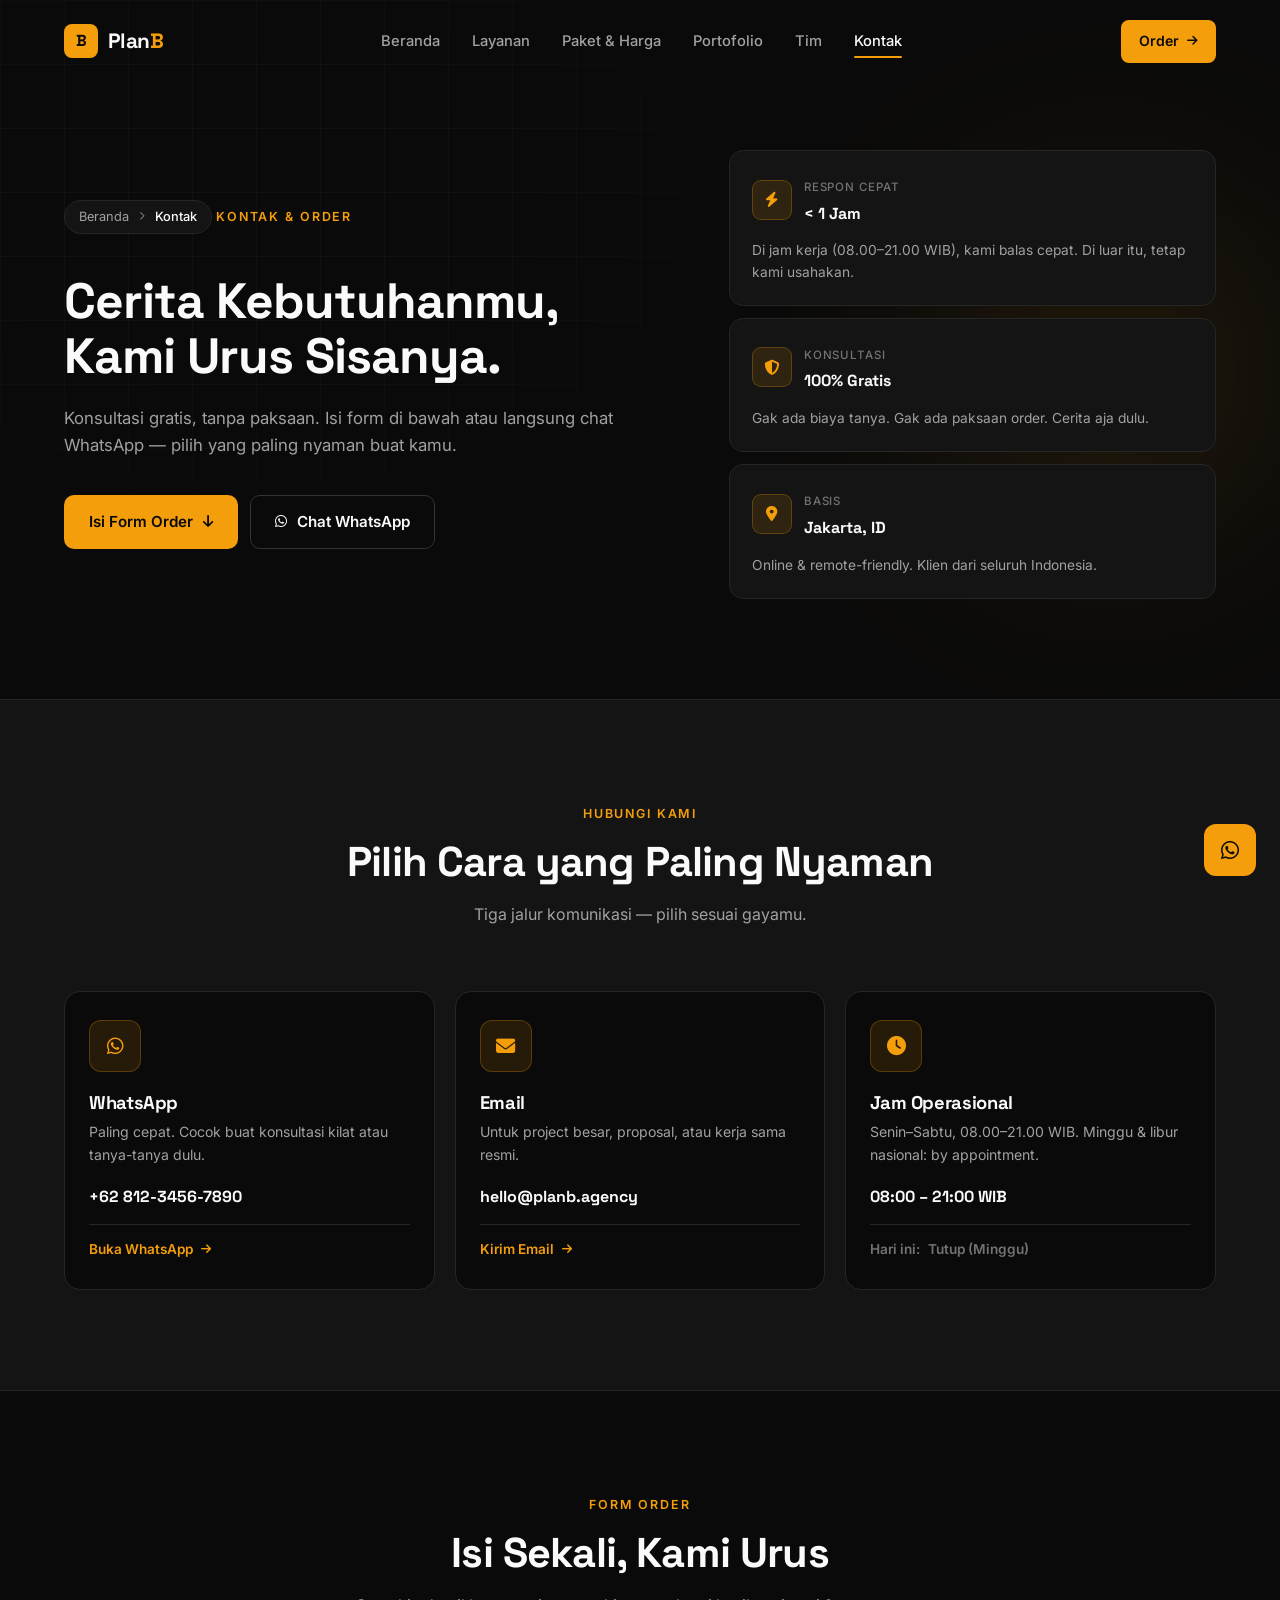
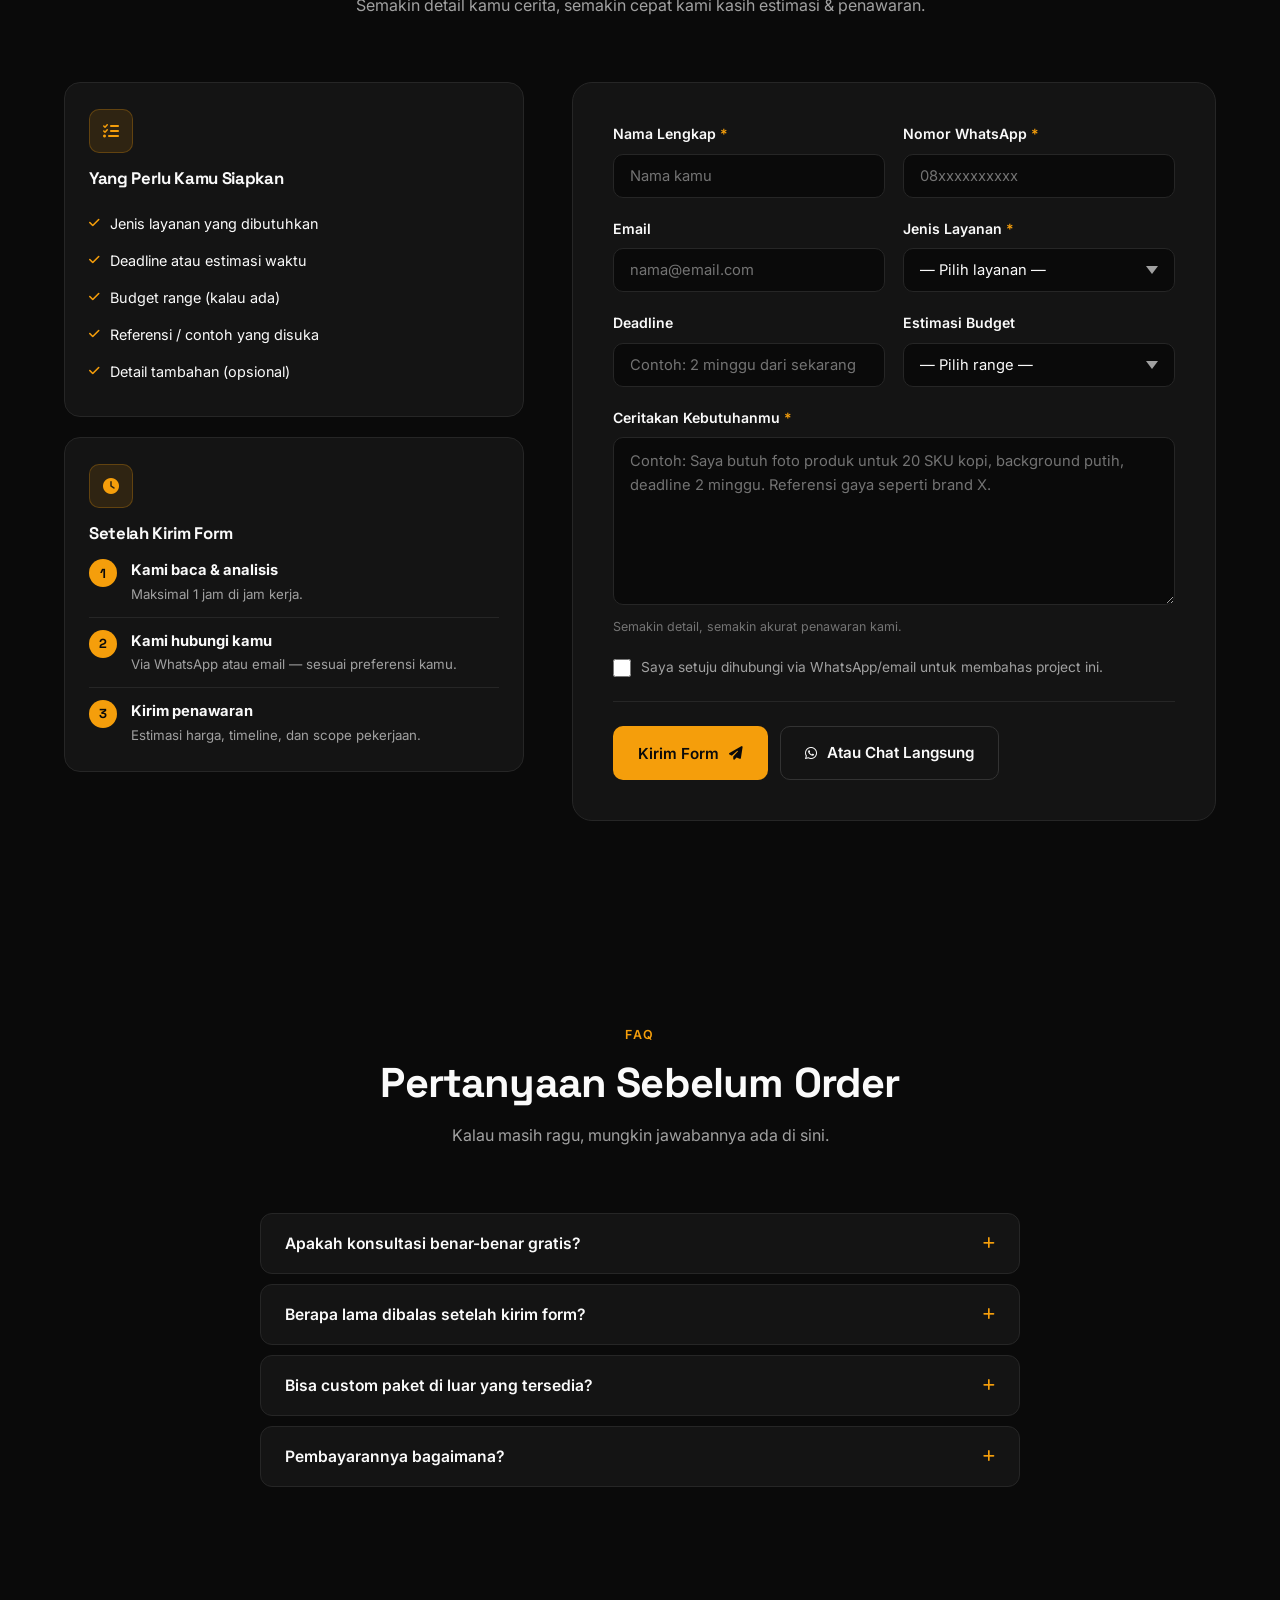
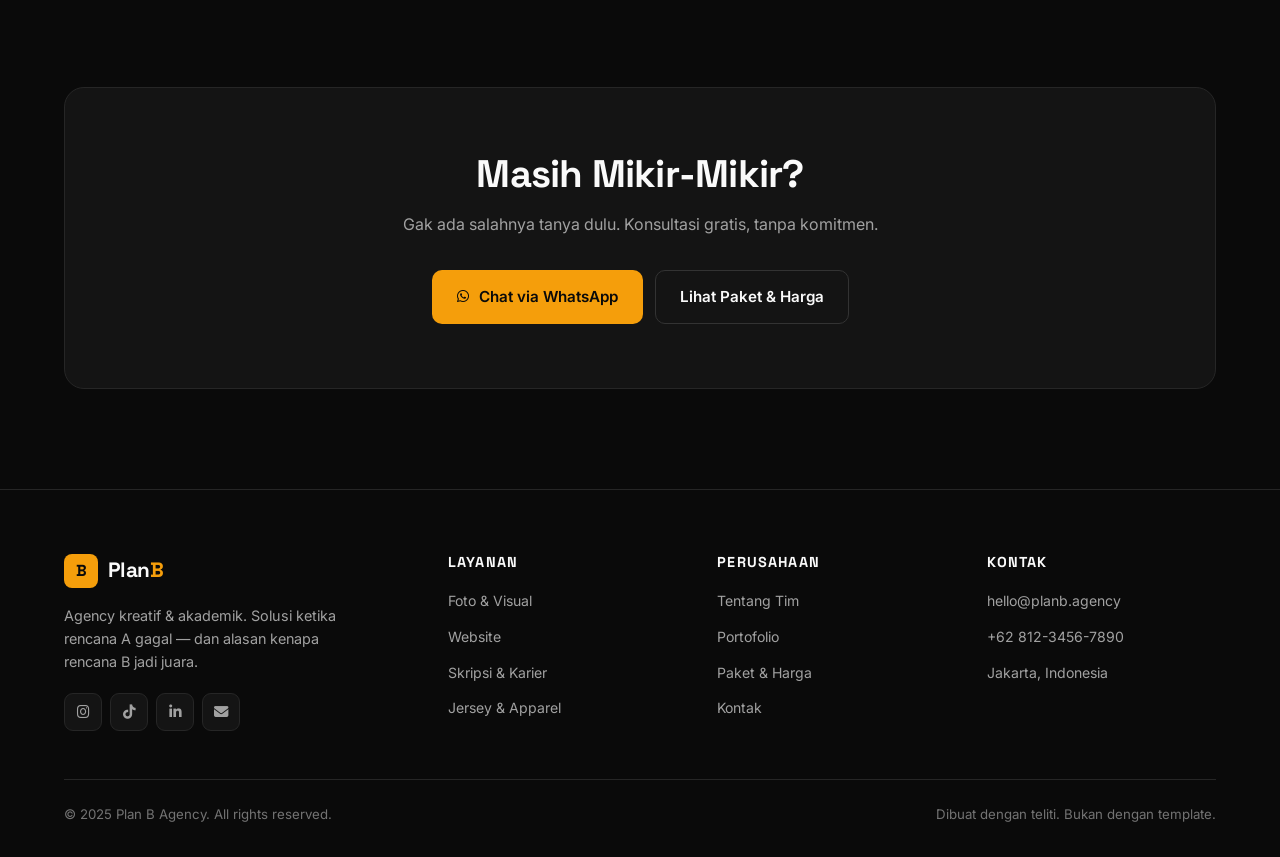
==== kontak.html @ 266fd7d3 "first commit" ====
<!DOCTYPE html>
<html lang="id">
<head>
  <meta charset="UTF-8">
  <meta name="viewport" content="width=device-width, initial-scale=1.0">
  <title>Kontak & Order — Plan B Agency</title>

  <link rel="preconnect" href="https://fonts.googleapis.com">
  <link rel="preconnect" href="https://fonts.gstatic.com" crossorigin>
  <link href="https://fonts.googleapis.com/css2?family=Inter:wght@400;500;600;700&family=Space+Grotesk:wght@500;600;700&display=swap" rel="stylesheet">
  <link rel="stylesheet" href="https://cdnjs.cloudflare.com/ajax/libs/font-awesome/6.4.0/css/all.min.css">
  <link rel="stylesheet" href="assets/css/style.css">
</head>
<body>

<!-- ============ NAVBAR ============ -->
<nav id="nav" class="navbar scrolled">
  <div class="container nav-inner">
    <a href="index.html" class="logo">
      <div class="logo-mark">B</div>
      <div class="logo-text">Plan<span class="b">B</span></div>
    </a>

    <ul class="nav-links" id="navLinks">
      <li><a href="index.html">Beranda</a></li>
      <li><a href="layanan.html">Layanan</a></li>
      <li><a href="paket.html">Paket & Harga</a></li>
      <li><a href="portofolio.html">Portofolio</a></li>
      <li><a href="tim.html">Tim</a></li>
      <li><a href="kontak.html" class="active">Kontak</a></li>
    </ul>

    <a href="#order" class="nav-cta">Order <i class="fa-solid fa-arrow-right"></i></a>

    <button class="mobile-toggle" id="mobileToggle" aria-label="Menu">
      <i class="fa-solid fa-bars"></i>
    </button>
  </div>
</nav>

<!-- ============ PAGE HERO ============ -->
<section class="page-hero">
  <div class="page-hero-bg"></div>
  <div class="page-hero-glow"></div>

  <div class="container page-hero-inner">

    <div class="page-hero-text">
      <nav class="breadcrumb" aria-label="Breadcrumb">
        <a href="index.html">Beranda</a>
        <i class="fa-solid fa-chevron-right"></i>
        <span>Kontak</span>
      </nav>

      <span class="section-eyebrow">Kontak & Order</span>
      <h1>Cerita Kebutuhanmu,<br>Kami Urus Sisanya.</h1>
      <p class="page-hero-lead">
        Konsultasi gratis, tanpa paksaan. Isi form di bawah atau langsung
        chat WhatsApp — pilih yang paling nyaman buat kamu.
      </p>

      <div class="page-hero-actions">
        <a href="#order" class="btn btn-primary">
          Isi Form Order <i class="fa-solid fa-arrow-down"></i>
        </a>
        <a href="https://wa.me/6281234567890?text=Halo%20Plan%20B,%20saya%20mau%20konsultasi" class="btn btn-ghost" target="_blank">
          <i class="fa-brands fa-whatsapp"></i> Chat WhatsApp
        </a>
      </div>
    </div>

    <aside class="page-hero-aside">
      <div class="aside-card">
        <div class="aside-card-top">
          <div class="aside-icon"><i class="fa-solid fa-bolt"></i></div>
          <div>
            <span class="aside-label">Respon Cepat</span>
            <span class="aside-value">&lt; 1 Jam</span>
          </div>
        </div>
        <p class="aside-desc">Di jam kerja (08.00–21.00 WIB), kami balas cepat. Di luar itu, tetap kami usahakan.</p>
      </div>

      <div class="aside-card">
        <div class="aside-card-top">
          <div class="aside-icon"><i class="fa-solid fa-shield-halved"></i></div>
          <div>
            <span class="aside-label">Konsultasi</span>
            <span class="aside-value">100% Gratis</span>
          </div>
        </div>
        <p class="aside-desc">Gak ada biaya tanya. Gak ada paksaan order. Cerita aja dulu.</p>
      </div>

      <div class="aside-card">
        <div class="aside-card-top">
          <div class="aside-icon"><i class="fa-solid fa-location-dot"></i></div>
          <div>
            <span class="aside-label">Basis</span>
            <span class="aside-value">Jakarta, ID</span>
          </div>
        </div>
        <p class="aside-desc">Online & remote-friendly. Klien dari seluruh Indonesia.</p>
      </div>
    </aside>

  </div>
</section>

<!-- ============ KONTAK CEPAT ============ -->
<section class="block contact-quick">
  <div class="container">
    <div class="section-head">
      <span class="section-eyebrow">Hubungi Kami</span>
      <h2>Pilih Cara yang Paling Nyaman</h2>
      <p>Tiga jalur komunikasi — pilih sesuai gayamu.</p>
    </div>

    <div class="contact-grid">

      <a href="https://wa.me/6281234567890?text=Halo%20Plan%20B" class="contact-card" target="_blank">
        <div class="contact-icon"><i class="fa-brands fa-whatsapp"></i></div>
        <h3>WhatsApp</h3>
        <p>Paling cepat. Cocok buat konsultasi kilat atau tanya-tanya dulu.</p>
        <span class="contact-value">+62 812-3456-7890</span>
        <span class="contact-link">Buka WhatsApp <i class="fa-solid fa-arrow-right"></i></span>
      </a>

      <a href="mailto:hello@planb.agency" class="contact-card">
        <div class="contact-icon"><i class="fa-solid fa-envelope"></i></div>
        <h3>Email</h3>
        <p>Untuk project besar, proposal, atau kerja sama resmi.</p>
        <span class="contact-value">hello@planb.agency</span>
        <span class="contact-link">Kirim Email <i class="fa-solid fa-arrow-right"></i></span>
      </a>

      <div class="contact-card">
        <div class="contact-icon"><i class="fa-solid fa-clock"></i></div>
        <h3>Jam Operasional</h3>
        <p>Senin–Sabtu, 08.00–21.00 WIB. Minggu & libur nasional: by appointment.</p>
        <span class="contact-value">08:00 – 21:00 WIB</span>
        <span class="contact-link muted">Hari ini: <span id="todayStatus">—</span></span>
      </div>

    </div>
  </div>
</section>

<!-- ============ FORM ORDER ============ -->
<section class="block form-section" id="order">
  <div class="container">

    <div class="section-head">
      <span class="section-eyebrow">Form Order</span>
      <h2>Isi Sekali, Kami Urus</h2>
      <p>Semakin detail kamu cerita, semakin cepat kami kasih estimasi & penawaran.</p>
    </div>

    <div class="form-layout">

      <!-- Info kiri -->
      <aside class="form-info">
        <div class="form-info-block">
          <div class="form-info-icon"><i class="fa-solid fa-list-check"></i></div>
          <h3>Yang Perlu Kamu Siapkan</h3>
          <ul class="form-info-list">
            <li><i class="fa-solid fa-check"></i> Jenis layanan yang dibutuhkan</li>
            <li><i class="fa-solid fa-check"></i> Deadline atau estimasi waktu</li>
            <li><i class="fa-solid fa-check"></i> Budget range (kalau ada)</li>
            <li><i class="fa-solid fa-check"></i> Referensi / contoh yang disuka</li>
            <li><i class="fa-solid fa-check"></i> Detail tambahan (opsional)</li>
          </ul>
        </div>

        <div class="form-info-block">
          <div class="form-info-icon"><i class="fa-solid fa-clock"></i></div>
          <h3>Setelah Kirim Form</h3>
          <ol class="form-info-steps">
            <li>
              <span class="step-num">1</span>
              <div>
                <strong>Kami baca & analisis</strong>
                <p>Maksimal 1 jam di jam kerja.</p>
              </div>
            </li>
            <li>
              <span class="step-num">2</span>
              <div>
                <strong>Kami hubungi kamu</strong>
                <p>Via WhatsApp atau email — sesuai preferensi kamu.</p>
              </div>
            </li>
            <li>
              <span class="step-num">3</span>
              <div>
                <strong>Kirim penawaran</strong>
                <p>Estimasi harga, timeline, dan scope pekerjaan.</p>
              </div>
            </li>
          </ol>
        </div>
      </aside>

      <!-- Form kanan -->
      <div class="form-wrapper">

        <!-- 
          Nanti di Laravel:
          <form action="{{ route('order.store') }}" method="POST" class="order-form">
          @csrf
        -->
        <form class="order-form" action="#" method="POST" id="orderForm">

          <div class="form-row">
            <div class="form-group">
              <label for="nama">Nama Lengkap <span class="required">*</span></label>
              <input type="text" id="nama" name="nama" placeholder="Nama kamu" required>
            </div>

            <div class="form-group">
              <label for="wa">Nomor WhatsApp <span class="required">*</span></label>
              <input type="tel" id="wa" name="wa" placeholder="08xxxxxxxxxx" required>
            </div>
          </div>

          <div class="form-row">
            <div class="form-group">
              <label for="email">Email</label>
              <input type="email" id="email" name="email" placeholder="nama@email.com">
            </div>

            <div class="form-group">
              <label for="layanan">Jenis Layanan <span class="required">*</span></label>
              <select id="layanan" name="layanan" required>
                <option value="">— Pilih layanan —</option>
                <optgroup label="Per Bidang">
                  <option value="foto">Foto & Visual</option>
                  <option value="website">Website</option>
                  <option value="skripsi">Skripsi & Karier</option>
                  <option value="jersey">Jersey & Apparel</option>
                </optgroup>
                <optgroup label="Paket Gabungan">
                  <option value="starter">Paket Starter</option>
                  <option value="bisnis">Paket Bisnis</option>
                  <option value="lengkap">Paket Lengkap</option>
                </optgroup>
                <option value="custom">Custom / Belum Yakin</option>
              </select>
            </div>
          </div>

          <div class="form-row">
            <div class="form-group">
              <label for="deadline">Deadline</label>
              <input type="text" id="deadline" name="deadline" placeholder="Contoh: 2 minggu dari sekarang">
            </div>

            <div class="form-group">
              <label for="budget">Estimasi Budget</label>
              <select id="budget" name="budget">
                <option value="">— Pilih range —</option>
                <option value="&lt;500">Di bawah Rp 500rb</option>
                <option value="500-1jt">Rp 500rb – 1jt</option>
                <option value="1-3jt">Rp 1jt – 3jt</option>
                <option value="3-5jt">Rp 3jt – 5jt</option>
                <option value="&gt;5jt">Di atas Rp 5jt</option>
                <option value="belum">Belum ada patokan</option>
              </select>
            </div>
          </div>

          <div class="form-group">
            <label for="pesan">Ceritakan Kebutuhanmu <span class="required">*</span></label>
            <textarea id="pesan" name="pesan" rows="6"
              placeholder="Contoh: Saya butuh foto produk untuk 20 SKU kopi, background putih, deadline 2 minggu. Referensi gaya seperti brand X."
              required></textarea>
            <span class="form-hint">Semakin detail, semakin akurat penawaran kami.</span>
          </div>

          <div class="form-group form-check">
            <input type="checkbox" id="setuju" name="setuju" required>
            <label for="setuju">
              Saya setuju dihubungi via WhatsApp/email untuk membahas project ini.
            </label>
          </div>

          <div class="form-actions">
            <button type="submit" class="btn btn-primary">
              Kirim Form <i class="fa-solid fa-paper-plane"></i>
            </button>
            <a href="https://wa.me/6281234567890?text=Halo%20Plan%20B" class="btn btn-ghost" target="_blank">
              <i class="fa-brands fa-whatsapp"></i> Atau Chat Langsung
            </a>
          </div>

        </form>

        <!-- Pesan sukses (nanti di Laravel: @if(session('success')) -->
        <div class="form-success" id="formSuccess" hidden>
          <div class="form-success-icon"><i class="fa-solid fa-circle-check"></i></div>
          <h3>Form Berhasil Dikirim!</h3>
          <p>Terima kasih. Kami akan segera menghubungi kamu via WhatsApp atau email maksimal 1 jam di jam kerja.</p>
          <a href="https://wa.me/6281234567890?text=Halo%20Plan%20B,%20saya%20baru%20kirim%20form" class="btn btn-primary" target="_blank">
            <i class="fa-brands fa-whatsapp"></i> Follow-up via WhatsApp
          </a>
        </div>

      </div>

    </div>
  </div>
</section>

<!-- ============ FAQ ============ -->
<section class="block faq-section">
  <div class="container">
    <div class="section-head">
      <span class="section-eyebrow">FAQ</span>
      <h2>Pertanyaan Sebelum Order</h2>
      <p>Kalau masih ragu, mungkin jawabannya ada di sini.</p>
    </div>

    <div class="faq-list" id="faqList">

      <div class="faq-item">
        <button class="faq-question" type="button">
          <span>Apakah konsultasi benar-benar gratis?</span>
          <i class="fa-solid fa-plus faq-icon"></i>
        </button>
        <div class="faq-answer">
          <p>Iya, 100% gratis. Kami gak akan nagih biaya tanya, dan gak akan maksa kamu order. Kalau setelah konsultasi kamu memutuskan tidak lanjut, itu gapapa.</p>
        </div>
      </div>

      <div class="faq-item">
        <button class="faq-question" type="button">
          <span>Berapa lama dibalas setelah kirim form?</span>
          <i class="fa-solid fa-plus faq-icon"></i>
        </button>
        <div class="faq-answer">
          <p>Maksimal 1 jam di jam kerja (Senin–Sabtu, 08.00–21.00 WIB). Kalau di luar jam itu, kami usahakan balas secepatnya di hari kerja berikutnya.</p>
        </div>
      </div>

      <div class="faq-item">
        <button class="faq-question" type="button">
          <span>Bisa custom paket di luar yang tersedia?</span>
          <i class="fa-solid fa-plus faq-icon"></i>
        </button>
        <div class="faq-answer">
          <p>Bisa banget. Paket di halaman Paket & Harga cuma patokan. Kami sering bikin paket custom sesuai budget dan kebutuhan klien.</p>
        </div>
      </div>

      <div class="faq-item">
        <button class="faq-question" type="button">
          <span>Pembayarannya bagaimana?</span>
          <i class="fa-solid fa-plus faq-icon"></i>
        </button>
        <div class="faq-answer">
          <p>DP 50% di awal untuk mulai pengerjaan, sisanya setelah project selesai dan kamu puas. Bisa transfer bank atau e-wallet.</p>
        </div>
      </div>

    </div>
  </div>
</section>

<!-- ============ CTA FINAL ============ -->
<section class="cta-final">
  <div class="container">
    <div class="cta-box">
      <h2>Masih Mikir-Mikir?</h2>
      <p>Gak ada salahnya tanya dulu. Konsultasi gratis, tanpa komitmen.</p>
      <div class="cta-buttons">
        <a href="https://wa.me/6281234567890?text=Halo%20Plan%20B,%20saya%20mau%20tanya%20dulu" class="btn btn-wa" target="_blank">
          <i class="fa-brands fa-whatsapp"></i> Chat via WhatsApp
        </a>
        <a href="paket.html" class="btn btn-ghost">Lihat Paket & Harga</a>
      </div>
    </div>
  </div>
</section>

<!-- ============ FOOTER ============ -->
<footer class="site-footer">
  <div class="container">
    <div class="footer-grid">
      <div class="footer-brand">
        <a href="index.html" class="logo">
          <div class="logo-mark">B</div>
          <div class="logo-text">Plan<span class="b">B</span></div>
        </a>
        <p>Agency kreatif & akademik. Solusi ketika rencana A gagal — dan alasan kenapa rencana B jadi juara.</p>
        <div class="footer-socials">
          <a href="#" aria-label="Instagram"><i class="fa-brands fa-instagram"></i></a>
          <a href="#" aria-label="TikTok"><i class="fa-brands fa-tiktok"></i></a>
          <a href="#" aria-label="LinkedIn"><i class="fa-brands fa-linkedin-in"></i></a>
          <a href="#" aria-label="Email"><i class="fa-solid fa-envelope"></i></a>
        </div>
      </div>

      <div class="footer-col">
        <h4>Layanan</h4>
        <ul>
          <li><a href="layanan.html#foto">Foto & Visual</a></li>
          <li><a href="layanan.html#website">Website</a></li>
          <li><a href="layanan.html#skripsi">Skripsi & Karier</a></li>
          <li><a href="layanan.html#jersey">Jersey & Apparel</a></li>
        </ul>
      </div>

      <div class="footer-col">
        <h4>Perusahaan</h4>
        <ul>
          <li><a href="tim.html">Tentang Tim</a></li>
          <li><a href="portofolio.html">Portofolio</a></li>
          <li><a href="paket.html">Paket & Harga</a></li>
          <li><a href="kontak.html">Kontak</a></li>
        </ul>
      </div>

      <div class="footer-col">
        <h4>Kontak</h4>
        <ul>
          <li><a href="mailto:hello@planb.agency">hello@planb.agency</a></li>
          <li><a href="https://wa.me/6281234567890">+62 812-3456-7890</a></li>
          <li><a href="#">Jakarta, Indonesia</a></li>
        </ul>
      </div>
    </div>

    <div class="footer-bottom">
      <div>© 2025 Plan B Agency. All rights reserved.</div>
      <div>Dibuat dengan teliti. Bukan dengan template.</div>
    </div>
  </div>
</footer>

<a href="https://wa.me/6281234567890?text=Halo%20Plan%20B" class="wa-float" target="_blank" aria-label="WhatsApp">
  <i class="fa-brands fa-whatsapp"></i>
</a>

<script src="assets/js/main.js"></script>

</body>
</html>
---- assets/css/style.css ----
/* ============================================
   PLAN B AGENCY — Global Stylesheet
   ============================================ */

/* ============ RESET & VARIABEL ============ */
* { margin: 0; padding: 0; box-sizing: border-box; }

:root {
  /* Warna */
  --bg: #0A0A0A;
  --surface: #141414;
  --surface-2: #1C1C1C;
  --border: #262626;
  --border-strong: #333333;
  --text: #FAFAFA;
  --muted: #A1A1A1;
  --muted-dim: #737373;
  --accent: #F59E0B;
  --accent-dim: rgba(245, 158, 11, 0.12);
  --accent-glow: rgba(245, 158, 11, 0.25);

  /* Layout */
  --navbar-h: 70px;
  --quicknav-h: 58px;
  --space-section: 100px;
}

html { scroll-behavior: smooth; }

body {
  font-family: 'Inter', system-ui, sans-serif;
  background: var(--bg);
  color: var(--text);
  line-height: 1.6;
  overflow-x: hidden;
  -webkit-font-smoothing: antialiased;
}

h1, h2, h3, h4 {
  font-family: 'Space Grotesk', sans-serif;
  font-weight: 700;
  line-height: 1.15;
  letter-spacing: -0.02em;
}

a { text-decoration: none; color: inherit; }
img { max-width: 100%; display: block; }

.container {
  max-width: 1200px;
  margin: 0 auto;
  padding: 0 24px;
}

/* ============ NAVBAR ============ */
.navbar {
  position: fixed;
  top: 0; left: 0; right: 0;
  z-index: 100;
  padding: 20px 0;
  transition: all 0.25s ease;
  background: transparent;
}
.navbar.scrolled {
  background: rgba(10, 10, 10, 0.85);
  backdrop-filter: blur(16px);
  -webkit-backdrop-filter: blur(16px);
  border-bottom: 1px solid var(--border);
  padding: 14px 0;
}
.nav-inner {
  display: flex;
  align-items: center;
  justify-content: space-between;
}
.logo {
  display: flex;
  align-items: center;
  gap: 10px;
  font-family: 'Space Grotesk', sans-serif;
  font-weight: 700;
  font-size: 1.3rem;
  letter-spacing: -0.03em;
}
.logo-mark {
  width: 34px; height: 34px;
  border-radius: 8px;
  background: var(--accent);
  display: flex;
  align-items: center;
  justify-content: center;
  color: #0A0A0A;
  font-weight: 800;
  font-size: 1rem;
}
.logo-text .b { color: var(--accent); }

.nav-links {
  display: flex;
  align-items: center;
  gap: 32px;
  list-style: none;
}
.nav-links a {
  color: var(--muted);
  font-size: 0.92rem;
  font-weight: 500;
  transition: color 0.2s;
  position: relative;
}
.nav-links a:hover { color: var(--text); }
.nav-links a.active { color: var(--text); }
.nav-links a.active::after {
  content: '';
  position: absolute;
  bottom: -8px; left: 0; right: 0;
  height: 2px;
  background: var(--accent);
  border-radius: 2px;
}

.nav-cta {
  display: inline-flex;
  align-items: center;
  gap: 8px;
  padding: 10px 18px;
  background: var(--accent);
  color: #0A0A0A;
  font-weight: 600;
  font-size: 0.88rem;
  border-radius: 8px;
  transition: all 0.2s;
}
.nav-cta:hover { background: #FBBF24; }
.nav-cta i { font-size: 0.75rem; }

.mobile-toggle {
  display: none;
  background: none;
  border: 1px solid var(--border);
  border-radius: 8px;
  padding: 8px 10px;
  cursor: pointer;
  color: var(--text);
  font-size: 1rem;
}

/* ============ BUTTONS ============ */
.btn {
  display: inline-flex;
  align-items: center;
  gap: 10px;
  padding: 14px 24px;
  border-radius: 10px;
  font-weight: 600;
  font-size: 0.95rem;
  cursor: pointer;
  border: 1px solid transparent;
  transition: all 0.2s ease;
  font-family: inherit;
}
.btn i { font-size: 0.85rem; }
.btn-primary {
  background: var(--accent);
  color: #0A0A0A;
}
.btn-primary:hover { background: #FBBF24; }
.btn-ghost {
  background: transparent;
  color: var(--text);
  border-color: var(--border-strong);
}
.btn-ghost:hover {
  border-color: var(--text);
  background: var(--surface);
}
.btn-wa {
  background: var(--accent);
  color: #0A0A0A;
}
.btn-wa:hover { background: #FBBF24; }

/* ============ HERO (Beranda) ============ */
.hero {
  position: relative;
  min-height: 100vh;
  display: flex;
  align-items: center;
  padding: 140px 0 80px;
  overflow: hidden;
}
.hero-grid-bg {
  position: absolute;
  inset: 0;
  z-index: 0;
  background-image:
    linear-gradient(rgba(255, 255, 255, 0.03) 1px, transparent 1px),
    linear-gradient(90deg, rgba(255, 255, 255, 0.03) 1px, transparent 1px);
  background-size: 64px 64px;
  mask-image: radial-gradient(ellipse 80% 60% at 50% 40%, black 30%, transparent 80%);
  -webkit-mask-image: radial-gradient(ellipse 80% 60% at 50% 40%, black 30%, transparent 80%);
}
.hero-glow {
  position: absolute;
  top: 20%;
  right: 5%;
  width: 500px;
  height: 500px;
  background: radial-gradient(circle, var(--accent-glow) 0%, transparent 60%);
  filter: blur(80px);
  z-index: 0;
  pointer-events: none;
}
.hero-inner {
  position: relative;
  z-index: 1;
  display: grid;
  grid-template-columns: 1.1fr 1fr;
  gap: 60px;
  align-items: center;
  width: 100%;
}
.hero-badge {
  display: inline-flex;
  align-items: center;
  gap: 8px;
  padding: 6px 14px;
  background: var(--surface);
  border: 1px solid var(--border);
  border-radius: 999px;
  color: var(--muted);
  font-size: 0.82rem;
  font-weight: 500;
  margin-bottom: 28px;
}
.hero-badge i { color: var(--accent); font-size: 0.75rem; }
.hero h1 {
  font-size: clamp(2.5rem, 5.5vw, 4rem);
  margin-bottom: 24px;
}
.hero h1 .accent { color: var(--accent); }
.hero p.lead {
  font-size: 1.08rem;
  color: var(--muted);
  max-width: 520px;
  margin-bottom: 36px;
}
.hero-cta {
  display: flex;
  gap: 12px;
  flex-wrap: wrap;
  margin-bottom: 48px;
}
.hero-stats {
  display: flex;
  gap: 48px;
  padding-top: 32px;
  border-top: 1px solid var(--border);
}
.hero-stat-num {
  font-family: 'Space Grotesk', sans-serif;
  font-size: 1.75rem;
  font-weight: 700;
  color: var(--text);
  display: block;
  margin-bottom: 4px;
}
.hero-stat-num .amber { color: var(--accent); }
.hero-stat-label {
  font-size: 0.78rem;
  color: var(--muted-dim);
  text-transform: uppercase;
  letter-spacing: 0.08em;
  font-weight: 500;
}

/* Hero Visual — Floating Cards */
.hero-visual {
  position: relative;
  height: 480px;
  display: flex;
  align-items: center;
  justify-content: center;
}
.visual-card {
  position: absolute;
  background: var(--surface);
  border: 1px solid var(--border-strong);
  border-radius: 14px;
  padding: 18px;
  transition: border-color 0.3s;
}
.visual-card.main {
  width: 280px;
  height: 340px;
  background: var(--surface-2);
  box-shadow: 0 30px 60px rgba(0, 0, 0, 0.5);
  display: flex;
  flex-direction: column;
  justify-content: space-between;
  z-index: 3;
  padding: 22px;
  animation: floatCard 6s ease-in-out infinite;
  --rot: -2deg;
}
.visual-card.main .card-tag {
  display: inline-flex;
  align-items: center;
  gap: 6px;
  padding: 4px 10px;
  background: var(--accent-dim);
  color: var(--accent);
  font-size: 0.7rem;
  font-weight: 600;
  border-radius: 999px;
  align-self: flex-start;
  text-transform: uppercase;
  letter-spacing: 0.05em;
}
.visual-card.main .card-tag i { font-size: 0.65rem; }
.visual-card.main .card-title {
  font-size: 1.4rem;
  font-weight: 700;
  margin: 16px 0 6px;
  color: var(--text);
}
.visual-card.main .card-desc {
  color: var(--muted);
  font-size: 0.85rem;
  line-height: 1.5;
}
.visual-card.main .card-visual {
  height: 130px;
  border-radius: 10px;
  background: var(--bg);
  border: 1px solid var(--border);
  display: flex;
  align-items: center;
  justify-content: center;
  font-size: 2.2rem;
  color: var(--accent);
  margin-top: 16px;
}
.visual-card.mini {
  width: 165px;
  z-index: 2;
  padding: 14px;
}
.visual-card.mini-1 { top: 20px; left: -10px; animation: floatCard 7s ease-in-out infinite 0.4s; --rot: -4deg; }
.visual-card.mini-2 { bottom: 30px; right: -10px; animation: floatCard 8s ease-in-out infinite 0.8s; --rot: 3deg; }
.visual-card.mini-3 { top: 45%; right: -40px; width: 140px; z-index: 4; animation: floatCard 6.5s ease-in-out infinite 0.2s; --rot: 5deg; }

.mini-icon {
  width: 32px; height: 32px;
  border-radius: 8px;
  background: var(--bg);
  border: 1px solid var(--border);
  display: flex;
  align-items: center;
  justify-content: center;
  color: var(--accent);
  font-size: 0.85rem;
  margin-bottom: 10px;
}
.mini-label {
  font-size: 0.72rem;
  color: var(--muted-dim);
  text-transform: uppercase;
  letter-spacing: 0.05em;
  margin-bottom: 2px;
}
.mini-value {
  font-family: 'Space Grotesk', sans-serif;
  font-weight: 600;
  font-size: 0.95rem;
  color: var(--text);
}

@keyframes floatCard {
  0%, 100% { transform: translateY(0) rotate(var(--rot, 0deg)); }
  50% { transform: translateY(-14px) rotate(var(--rot, 0deg)); }
}

/* ============ SECTION GENERAL ============ */
section.block { padding: var(--space-section) 0; }
section.section-alt {
  background: var(--surface);
  border-top: 1px solid var(--border);
  border-bottom: 1px solid var(--border);
}
.section-head {
  text-align: center;
  max-width: 640px;
  margin: 0 auto 64px;
}
.section-eyebrow {
  display: inline-block;
  font-size: 0.78rem;
  font-weight: 600;
  color: var(--accent);
  letter-spacing: 0.15em;
  text-transform: uppercase;
  margin-bottom: 14px;
}
.section-head h2 {
  font-size: clamp(1.9rem, 3.5vw, 2.6rem);
  margin-bottom: 16px;
}
.section-head p {
  color: var(--muted);
  font-size: 1rem;
}

/* ============ LAYANAN (Beranda) ============ */
.layanan-grid {
  display: grid;
  grid-template-columns: repeat(auto-fit, minmax(240px, 1fr));
  gap: 16px;
}
.layanan-card {
  background: var(--surface);
  border: 1px solid var(--border);
  border-radius: 14px;
  padding: 28px 24px;
  transition: all 0.2s ease;
  display: block;
}
.layanan-card:hover {
  border-color: var(--border-strong);
  background: var(--surface-2);
}
.layanan-icon {
  width: 48px; height: 48px;
  border-radius: 10px;
  background: var(--bg);
  border: 1px solid var(--border);
  display: flex;
  align-items: center;
  justify-content: center;
  font-size: 1.1rem;
  color: var(--accent);
  margin-bottom: 20px;
}
.layanan-card h3 { font-size: 1.15rem; margin-bottom: 8px; }
.layanan-card p {
  color: var(--muted);
  font-size: 0.9rem;
  margin-bottom: 18px;
}
.layanan-link {
  color: var(--muted);
  font-size: 0.85rem;
  font-weight: 600;
  display: inline-flex;
  align-items: center;
  gap: 8px;
  transition: color 0.2s, gap 0.2s;
}
.layanan-card:hover .layanan-link { color: var(--accent); gap: 12px; }
.layanan-link i { font-size: 0.7rem; }

/* ============ KENAPA PLAN B ============ */
.kenapa {
  background: var(--surface);
  border-top: 1px solid var(--border);
  border-bottom: 1px solid var(--border);
}
.kenapa-grid {
  display: grid;
  grid-template-columns: repeat(auto-fit, minmax(230px, 1fr));
  gap: 40px;
}
.kenapa-num {
  font-family: 'Space Grotesk', sans-serif;
  font-size: 0.85rem;
  font-weight: 600;
  color: var(--accent);
  letter-spacing: 0.1em;
  margin-bottom: 16px;
}
.kenapa-item h3 { font-size: 1.1rem; margin-bottom: 10px; }
.kenapa-item p { color: var(--muted); font-size: 0.9rem; }

/* ============ PORTOFOLIO (Beranda teaser) ============ */
.porto-grid {
  display: grid;
  grid-template-columns: repeat(3, 1fr);
  grid-template-rows: repeat(2, 200px);
  gap: 12px;
}
.porto-item {
  background: var(--surface);
  border: 1px solid var(--border);
  border-radius: 14px;
  overflow: hidden;
  position: relative;
  cursor: pointer;
  display: flex;
  align-items: flex-end;
  padding: 20px;
  transition: all 0.25s;
}
.porto-item:hover {
  border-color: var(--border-strong);
  background: var(--surface-2);
}
.porto-item:nth-child(1) { grid-column: span 2; }
.porto-item::before {
  content: '';
  position: absolute;
  inset: 0;
  background: linear-gradient(to top, rgba(0,0,0,0.6) 0%, transparent 70%);
  pointer-events: none;
}
.porto-icon {
  position: absolute;
  top: 20px;
  right: 20px;
  width: 36px; height: 36px;
  border-radius: 8px;
  background: rgba(255,255,255,0.05);
  border: 1px solid var(--border-strong);
  display: flex;
  align-items: center;
  justify-content: center;
  color: var(--muted);
  font-size: 0.85rem;
  z-index: 1;
}
.porto-overlay {
  position: relative;
  z-index: 1;
  width: 100%;
}
.porto-tag {
  font-size: 0.7rem;
  font-weight: 600;
  text-transform: uppercase;
  letter-spacing: 0.1em;
  color: var(--accent);
  margin-bottom: 6px;
  display: block;
}
.porto-overlay h4 { font-size: 1.05rem; color: white; }
.porto-cta { text-align: center; margin-top: 40px; }

/* ============ TESTIMONI ============ */
.testi-grid {
  display: grid;
  grid-template-columns: repeat(auto-fit, minmax(280px, 1fr));
  gap: 16px;
}
.testi-card {
  background: var(--surface);
  border: 1px solid var(--border);
  border-radius: 14px;
  padding: 28px;
}
.testi-stars {
  color: var(--accent);
  font-size: 0.75rem;
  margin-bottom: 16px;
  letter-spacing: 2px;
}
.testi-text {
  color: var(--text);
  font-size: 0.93rem;
  margin-bottom: 24px;
  line-height: 1.7;
}
.testi-author {
  display: flex;
  align-items: center;
  gap: 12px;
  padding-top: 20px;
  border-top: 1px solid var(--border);
}
.testi-avatar {
  width: 40px; height: 40px;
  border-radius: 50%;
  background: var(--surface-2);
  border: 1px solid var(--border-strong);
  display: flex;
  align-items: center;
  justify-content: center;
  font-weight: 700;
  color: var(--text);
  font-family: 'Space Grotesk', sans-serif;
  font-size: 0.9rem;
}
.testi-name { font-weight: 600; font-size: 0.9rem; }
.testi-role { color: var(--muted-dim); font-size: 0.78rem; }

/* ============ CTA FINAL ============ */
.cta-final { padding: var(--space-section) 0; }
.cta-box {
  background: var(--surface);
  border: 1px solid var(--border);
  border-radius: 20px;
  padding: 64px 40px;
  text-align: center;
}
.cta-box h2 {
  font-size: clamp(1.7rem, 3.5vw, 2.4rem);
  margin-bottom: 16px;
}
.cta-box p {
  color: var(--muted);
  max-width: 480px;
  margin: 0 auto 32px;
  font-size: 1rem;
}
.cta-buttons {
  display: flex;
  gap: 12px;
  justify-content: center;
  flex-wrap: wrap;
}

/* ============ FOOTER ============ */
.site-footer {
  background: var(--bg);
  border-top: 1px solid var(--border);
  padding: 64px 0 32px;
}
.footer-grid {
  display: grid;
  grid-template-columns: 1.5fr 1fr 1fr 1fr;
  gap: 40px;
  margin-bottom: 48px;
}
.footer-brand p {
  color: var(--muted);
  font-size: 0.9rem;
  margin: 16px 0 20px;
  max-width: 300px;
}
.footer-socials { display: flex; gap: 8px; }
.footer-socials a {
  width: 38px; height: 38px;
  border-radius: 9px;
  background: var(--surface);
  border: 1px solid var(--border);
  display: flex;
  align-items: center;
  justify-content: center;
  color: var(--muted);
  transition: all 0.2s;
  font-size: 0.9rem;
}
.footer-socials a:hover { color: var(--accent); border-color: var(--accent); }
.footer-col h4 {
  font-size: 0.9rem;
  margin-bottom: 18px;
  color: var(--text);
  text-transform: uppercase;
  letter-spacing: 0.08em;
}
.footer-col ul { list-style: none; }
.footer-col li { margin-bottom: 10px; }
.footer-col a {
  color: var(--muted);
  font-size: 0.88rem;
  transition: color 0.2s;
}
.footer-col a:hover { color: var(--accent); }
.footer-bottom {
  border-top: 1px solid var(--border);
  padding-top: 24px;
  display: flex;
  justify-content: space-between;
  align-items: center;
  flex-wrap: wrap;
  gap: 12px;
  color: var(--muted-dim);
  font-size: 0.83rem;
}

/* ============ WHATSAPP FLOAT ============ */
.wa-float {
  position: fixed;
  bottom: 24px; right: 24px;
  width: 52px; height: 52px;
  background: var(--accent);
  border-radius: 12px;
  display: flex;
  align-items: center;
  justify-content: center;
  color: #0A0A0A;
  z-index: 99;
  transition: all 0.2s;
  font-size: 1.3rem;
}
.wa-float:hover { background: #FBBF24; transform: translateY(-3px); }

/* ============ REVEAL (JS) ============ */
.reveal {
  opacity: 0;
  transform: translateY(24px);
  transition: opacity 0.5s ease, transform 0.5s ease;
}
.reveal.visible { opacity: 1; transform: translateY(0); }

/* ============================================
   PAGE HERO
   ============================================ */
.page-hero {
  position: relative;
  padding: calc(var(--navbar-h) + 80px) 0 100px;
  overflow: hidden;
  border-bottom: 1px solid var(--border);
}
.page-hero-bg {
  position: absolute;
  inset: 0;
  z-index: 0;
  background-image:
    linear-gradient(rgba(255, 255, 255, 0.03) 1px, transparent 1px),
    linear-gradient(90deg, rgba(255, 255, 255, 0.03) 1px, transparent 1px);
  background-size: 64px 64px;
  mask-image: radial-gradient(ellipse 60% 70% at 20% 30%, black 30%, transparent 75%);
  -webkit-mask-image: radial-gradient(ellipse 60% 70% at 20% 30%, black 30%, transparent 75%);
}
.page-hero-glow {
  position: absolute;
  top: 10%;
  right: -10%;
  width: 600px;
  height: 600px;
  background: radial-gradient(circle, var(--accent-glow) 0%, transparent 60%);
  filter: blur(100px);
  z-index: 0;
  pointer-events: none;
  opacity: 0.6;
}
.page-hero-inner {
  position: relative;
  z-index: 1;
  display: grid;
  grid-template-columns: 1.2fr 1fr;
  gap: 80px;
  align-items: center;
}
.page-hero-text { max-width: 640px; }

.breadcrumb {
  display: inline-flex;
  align-items: center;
  gap: 10px;
  font-size: 0.8rem;
  color: var(--muted-dim);
  margin-bottom: 28px;
  padding: 6px 14px;
  background: var(--surface);
  border: 1px solid var(--border);
  border-radius: 999px;
}
.breadcrumb a { color: var(--muted); transition: color 0.2s; }
.breadcrumb a:hover { color: var(--accent); }
.breadcrumb i { font-size: 0.55rem; color: var(--muted-dim); }
.breadcrumb span { color: var(--text); font-weight: 500; }

.page-hero h1 {
  font-size: clamp(2rem, 4.2vw, 3.1rem);
  margin: 12px 0 22px;
  line-height: 1.1;
}
.page-hero-lead {
  color: var(--muted);
  font-size: 1.05rem;
  max-width: 560px;
  margin-bottom: 36px;
}
.page-hero-actions { display: flex; gap: 12px; flex-wrap: wrap; }

.page-hero-aside {
  display: flex;
  flex-direction: column;
  gap: 12px;
}
.aside-card {
  background: var(--surface);
  border: 1px solid var(--border);
  border-radius: 14px;
  padding: 22px;
  transition: border-color 0.2s;
}
.aside-card:hover { border-color: var(--border-strong); }
.aside-card-top {
  display: flex;
  align-items: center;
  gap: 12px;
  margin-bottom: 14px;
}
.aside-icon {
  width: 40px; height: 40px;
  border-radius: 9px;
  background: var(--accent-dim);
  border: 1px solid rgba(245, 158, 11, 0.25);
  display: flex;
  align-items: center;
  justify-content: center;
  color: var(--accent);
  font-size: 0.95rem;
  flex-shrink: 0;
}
.aside-label {
  font-size: 0.72rem;
  color: var(--muted-dim);
  text-transform: uppercase;
  letter-spacing: 0.08em;
  font-weight: 500;
}
.aside-value {
  font-family: 'Space Grotesk', sans-serif;
  font-weight: 700;
  font-size: 1rem;
  color: var(--text);
  display: block;
  margin-top: 2px;
}
.aside-desc {
  color: var(--muted);
  font-size: 0.86rem;
  line-height: 1.55;
}

/* ============================================
   QUICK NAV — sticky tab
   ============================================ */
.quick-nav {
  position: sticky;
  top: var(--navbar-h);
  z-index: 50;
  background: rgba(10, 10, 10, 0.92);
  backdrop-filter: blur(16px);
  -webkit-backdrop-filter: blur(16px);
  border-bottom: 1px solid var(--border);
  padding: 12px 0;
}
.quick-nav-inner { display: flex; align-items: center; gap: 10px; }
.quick-nav-label {
  font-size: 0.72rem;
  color: var(--muted-dim);
  text-transform: uppercase;
  letter-spacing: 0.1em;
  font-weight: 600;
  padding-right: 14px;
  margin-right: 4px;
  border-right: 1px solid var(--border);
  white-space: nowrap;
}
.quick-nav-list {
  display: flex;
  gap: 6px;
  list-style: none;
  overflow-x: auto;
  scrollbar-width: none;
  padding: 2px;
}
.quick-nav-list::-webkit-scrollbar { display: none; }
.quick-nav-list a {
  display: inline-flex;
  align-items: center;
  gap: 8px;
  padding: 8px 16px;
  font-size: 0.84rem;
  font-weight: 500;
  color: var(--muted);
  border: 1px solid var(--border);
  border-radius: 999px;
  white-space: nowrap;
  transition: all 0.2s ease;
}
.quick-nav-list a:hover {
  color: var(--text);
  border-color: var(--border-strong);
  background: var(--surface);
}
.quick-nav-list a i { font-size: 0.72rem; opacity: 0.85; }
.quick-nav-list a.is-active {
  background: var(--accent);
  border-color: var(--accent);
  color: #0A0A0A;
  font-weight: 600;
}
.quick-nav-list a.is-active i { opacity: 1; }

.quick-nav-btn {
  display: inline-flex;
  align-items: center;
  gap: 8px;
  padding: 8px 16px;
  font-size: 0.84rem;
  font-weight: 500;
  font-family: inherit;
  color: var(--muted);
  background: transparent;
  border: 1px solid var(--border);
  border-radius: 999px;
  white-space: nowrap;
  cursor: pointer;
  transition: all 0.2s ease;
}
.quick-nav-btn:hover {
  color: var(--text);
  border-color: var(--border-strong);
  background: var(--surface);
}
.quick-nav-btn i { font-size: 0.72rem; opacity: 0.85; }
.quick-nav-btn.is-active {
  background: var(--accent);
  border-color: var(--accent);
  color: #0A0A0A;
  font-weight: 600;
}
.quick-nav-btn.is-active i { opacity: 1; }

/* ============================================
   LAYANAN SECTION (halaman layanan)
   ============================================ */
.layanan-section {
  padding: var(--space-section) 0;
  position: relative;
  scroll-margin-top: calc(var(--navbar-h) + var(--quicknav-h) + 20px);
}
.layanan-section-alt {
  background: var(--surface);
  border-top: 1px solid var(--border);
  border-bottom: 1px solid var(--border);
}
.layanan-layout {
  display: grid;
  grid-template-columns: 1fr 1.2fr;
  gap: 64px;
  align-items: start;
}
.layanan-layout.reverse .layanan-info { order: 2; }
.layanan-layout.reverse .layanan-items { order: 1; }
.layanan-info-icon {
  width: 56px; height: 56px;
  border-radius: 12px;
  background: var(--accent-dim);
  border: 1px solid rgba(245, 158, 11, 0.25);
  display: flex;
  align-items: center;
  justify-content: center;
  font-size: 1.3rem;
  color: var(--accent);
  margin-bottom: 24px;
}
.layanan-info h2 {
  font-size: clamp(1.75rem, 3vw, 2.4rem);
  margin: 14px 0 16px;
}
.layanan-info > p {
  color: var(--muted);
  font-size: 1rem;
  margin-bottom: 28px;
}
.layanan-list { list-style: none; margin-bottom: 32px; }
.layanan-list li {
  display: flex;
  align-items: flex-start;
  gap: 10px;
  padding: 8px 0;
  font-size: 0.93rem;
  color: var(--text);
}
.layanan-list li i {
  color: var(--accent);
  font-size: 0.8rem;
  margin-top: 5px;
  flex-shrink: 0;
}
.layanan-meta {
  display: grid;
  grid-template-columns: repeat(3, 1fr);
  gap: 16px;
  padding: 20px 0;
  margin-bottom: 28px;
  border-top: 1px solid var(--border);
  border-bottom: 1px solid var(--border);
}
.meta-item { display: flex; flex-direction: column; gap: 4px; }
.meta-label {
  font-size: 0.72rem;
  color: var(--muted-dim);
  text-transform: uppercase;
  letter-spacing: 0.08em;
  font-weight: 500;
}
.meta-value {
  font-family: 'Space Grotesk', sans-serif;
  font-weight: 700;
  font-size: 1rem;
  color: var(--text);
}
.layanan-actions { display: flex; gap: 12px; flex-wrap: wrap; }
.layanan-items {
  display: grid;
  grid-template-columns: repeat(2, 1fr);
  gap: 14px;
}
.sub-card {
  background: var(--surface);
  border: 1px solid var(--border);
  border-radius: 14px;
  padding: 22px;
  transition: all 0.25s;
}
.layanan-section-alt .sub-card { background: var(--bg); }
.sub-card:hover {
  border-color: var(--border-strong);
  transform: translateY(-3px);
}
.sub-icon {
  width: 40px; height: 40px;
  border-radius: 9px;
  background: var(--bg);
  border: 1px solid var(--border);
  display: flex;
  align-items: center;
  justify-content: center;
  color: var(--accent);
  font-size: 0.95rem;
  margin-bottom: 16px;
}
.layanan-section-alt .sub-icon { background: var(--surface); }
.sub-card h3 { font-size: 1rem; margin-bottom: 6px; }
.sub-card p { color: var(--muted); font-size: 0.85rem; line-height: 1.6; }

/* ============================================
   PROCESS — cara kerja
   ============================================ */
.process-section { background: var(--bg); }
.process-grid {
  display: grid;
  grid-template-columns: repeat(auto-fit, minmax(220px, 1fr));
  gap: 24px;
}
.process-item {
  position: relative;
  padding: 28px 24px;
  background: var(--surface);
  border: 1px solid var(--border);
  border-radius: 14px;
  transition: all 0.25s;
}
.process-item:hover {
  border-color: var(--border-strong);
  transform: translateY(-3px);
}
.process-num {
  font-family: 'Space Grotesk', sans-serif;
  font-size: 0.85rem;
  font-weight: 700;
  color: var(--accent);
  letter-spacing: 0.1em;
  margin-bottom: 20px;
  display: inline-block;
  padding: 4px 10px;
  background: var(--accent-dim);
  border-radius: 999px;
}
.process-item h3 { font-size: 1.05rem; margin-bottom: 8px; }
.process-item p { color: var(--muted); font-size: 0.88rem; }

/* ============================================
   PAKET & HARGA
   ============================================ */
.paket-section { background: var(--bg); }
.paket-panel { display: none; animation: fadeIn 0.35s ease; }
.paket-panel.is-active { display: block; }
@keyframes fadeIn {
  from { opacity: 0; transform: translateY(8px); }
  to { opacity: 1; transform: translateY(0); }
}
.paket-grid {
  display: grid;
  grid-template-columns: repeat(auto-fit, minmax(280px, 1fr));
  gap: 20px;
  align-items: stretch;
}
.paket-card {
  background: var(--surface);
  border: 1px solid var(--border);
  border-radius: 18px;
  padding: 32px 28px;
  display: flex;
  flex-direction: column;
  position: relative;
  transition: all 0.25s ease;
}
.paket-card:hover {
  border-color: var(--border-strong);
  transform: translateY(-4px);
}
.paket-card.featured {
  background: var(--surface-2);
  border-color: var(--accent);
  box-shadow: 0 20px 60px rgba(245, 158, 11, 0.08);
}
.paket-badge {
  position: absolute;
  top: -12px;
  left: 50%;
  transform: translateX(-50%);
  background: var(--accent);
  color: #0A0A0A;
  padding: 5px 14px;
  border-radius: 999px;
  font-size: 0.7rem;
  font-weight: 700;
  letter-spacing: 0.05em;
  text-transform: uppercase;
  white-space: nowrap;
}
.paket-head {
  margin-bottom: 24px;
  padding-bottom: 24px;
  border-bottom: 1px solid var(--border);
}
.paket-tier {
  display: inline-block;
  font-size: 0.7rem;
  font-weight: 600;
  color: var(--accent);
  letter-spacing: 0.12em;
  text-transform: uppercase;
  margin-bottom: 10px;
}
.paket-name { font-size: 1.35rem; margin-bottom: 8px; color: var(--text); }
.paket-desc { color: var(--muted); font-size: 0.88rem; line-height: 1.55; }
.paket-price { display: flex; flex-direction: column; gap: 4px; margin-bottom: 24px; }
.paket-from {
  font-size: 0.72rem;
  color: var(--muted-dim);
  text-transform: uppercase;
  letter-spacing: 0.08em;
  font-weight: 500;
}
.paket-amount {
  font-family: 'Space Grotesk', sans-serif;
  font-size: 2rem;
  font-weight: 700;
  color: var(--text);
  line-height: 1.1;
}
.paket-unit {
  font-size: 0.9rem;
  color: var(--muted);
  font-weight: 500;
  margin-left: 4px;
}
.paket-features { list-style: none; margin-bottom: 28px; flex-grow: 1; }
.paket-features li {
  display: flex;
  align-items: flex-start;
  gap: 10px;
  padding: 7px 0;
  font-size: 0.9rem;
  color: var(--text);
  line-height: 1.5;
}
.paket-features li i {
  color: var(--accent);
  font-size: 0.75rem;
  margin-top: 6px;
  flex-shrink: 0;
  width: 14px;
}
.paket-features li.muted { color: var(--muted-dim); }
.paket-features li.muted i { color: var(--muted-dim); }
.paket-cta { width: 100%; justify-content: center; margin-top: auto; }
.paket-note {
  margin-top: 32px;
  padding: 16px 20px;
  background: var(--surface);
  border: 1px solid var(--border);
  border-radius: 12px;
  color: var(--muted);
  font-size: 0.86rem;
  display: flex;
  align-items: flex-start;
  gap: 12px;
  line-height: 1.6;
}
.paket-note i {
  color: var(--accent);
  font-size: 0.9rem;
  margin-top: 4px;
  flex-shrink: 0;
}

/* ============================================
   BENEFIT (halaman paket)
   ============================================ */
.compare-section {
  background: var(--surface);
  border-top: 1px solid var(--border);
  border-bottom: 1px solid var(--border);
}
.benefit-grid {
  display: grid;
  grid-template-columns: repeat(auto-fit, minmax(220px, 1fr));
  gap: 24px;
}
.benefit-item { text-align: left; }
.benefit-icon {
  width: 48px; height: 48px;
  border-radius: 12px;
  background: var(--accent-dim);
  border: 1px solid rgba(245, 158, 11, 0.25);
  display: flex;
  align-items: center;
  justify-content: center;
  color: var(--accent);
  font-size: 1.05rem;
  margin-bottom: 18px;
}
.benefit-item h3 { font-size: 1.05rem; margin-bottom: 8px; }
.benefit-item p { color: var(--muted); font-size: 0.88rem; line-height: 1.6; }

/* ============================================
   FAQ
   ============================================ */
.faq-section { background: var(--bg); }
.faq-list {
  max-width: 760px;
  margin: 0 auto;
  display: flex;
  flex-direction: column;
  gap: 10px;
}
.faq-item {
  background: var(--surface);
  border: 1px solid var(--border);
  border-radius: 12px;
  overflow: hidden;
  transition: border-color 0.2s;
}
.faq-item:hover { border-color: var(--border-strong); }
.faq-item.open { border-color: var(--accent); }
.faq-question {
  width: 100%;
  display: flex;
  align-items: center;
  justify-content: space-between;
  gap: 20px;
  padding: 20px 24px;
  background: transparent;
  border: none;
  color: var(--text);
  font-family: inherit;
  font-size: 0.98rem;
  font-weight: 600;
  text-align: left;
  cursor: pointer;
  transition: color 0.2s;
}
.faq-question:hover { color: var(--accent); }
.faq-icon {
  color: var(--accent);
  font-size: 0.85rem;
  transition: transform 0.25s ease;
  flex-shrink: 0;
}
.faq-item.open .faq-icon { transform: rotate(45deg); }
.faq-answer {
  max-height: 0;
  overflow: hidden;
  transition: max-height 0.3s ease, padding 0.3s ease;
  padding: 0 24px;
}
.faq-item.open .faq-answer {
  max-height: 400px;
  padding: 0 24px 20px;
}
.faq-answer p { color: var(--muted); font-size: 0.92rem; line-height: 1.7; }

/* ============================================
   PORTOFOLIO (halaman)
   ============================================ */
.portofolio-section { background: var(--bg); }
.portofolio-grid {
  display: grid;
  grid-template-columns: repeat(3, 1fr);
  grid-auto-rows: 240px;
  gap: 14px;
}
.porto-card {
  position: relative;
  border-radius: 16px;
  overflow: hidden;
  cursor: pointer;
  border: 1px solid var(--border);
  background: var(--surface);
  transition: all 0.3s ease;
  grid-column: span 1;
  grid-row: span 1;
}
.porto-card.wide { grid-column: span 2; }
.porto-card:hover {
  border-color: var(--border-strong);
  transform: translateY(-4px);
  box-shadow: 0 20px 50px rgba(0, 0, 0, 0.4);
}
.porto-card-bg {
  position: absolute;
  inset: 0;
  transition: transform 0.5s ease;
}
.porto-card:hover .porto-card-bg { transform: scale(1.05); }

.porto-card-bg[data-color="1"] {
  background:
    radial-gradient(circle at 30% 20%, rgba(245, 158, 11, 0.4) 0%, transparent 60%),
    linear-gradient(135deg, #1C1C1C 0%, #0A0A0A 100%);
}
.porto-card-bg[data-color="2"] {
  background:
    radial-gradient(circle at 70% 30%, rgba(245, 158, 11, 0.35) 0%, transparent 55%),
    linear-gradient(135deg, #1A1A1A 0%, #0F0F0F 100%);
}
.porto-card-bg[data-color="3"] {
  background:
    radial-gradient(circle at 50% 80%, rgba(245, 158, 11, 0.3) 0%, transparent 55%),
    linear-gradient(160deg, #1F1F1F 0%, #0A0A0A 100%);
}
.porto-card-bg[data-color="4"] {
  background:
    radial-gradient(circle at 20% 60%, rgba(245, 158, 11, 0.4) 0%, transparent 50%),
    linear-gradient(200deg, #1A1A1A 0%, #0F0F0F 100%);
}
.porto-card-bg[data-color="5"] {
  background:
    radial-gradient(circle at 80% 70%, rgba(245, 158, 11, 0.35) 0%, transparent 55%),
    linear-gradient(135deg, #1C1C1C 0%, #0A0A0A 100%);
}
.porto-card-bg[data-color="6"] {
  background:
    radial-gradient(circle at 40% 40%, rgba(245, 158, 11, 0.45) 0%, transparent 60%),
    linear-gradient(220deg, #1F1F1F 0%, #0A0A0A 100%);
}
.porto-card-bg[data-color="7"] {
  background:
    radial-gradient(circle at 60% 30%, rgba(245, 158, 11, 0.3) 0%, transparent 55%),
    linear-gradient(180deg, #1A1A1A 0%, #0F0F0F 100%);
}
.porto-card-bg[data-color="8"] {
  background:
    radial-gradient(circle at 30% 70%, rgba(245, 158, 11, 0.4) 0%, transparent 55%),
    linear-gradient(140deg, #1C1C1C 0%, #0A0A0A 100%);
}
.porto-card-bg[data-color="9"] {
  background:
    radial-gradient(circle at 70% 50%, rgba(245, 158, 11, 0.35) 0%, transparent 55%),
    linear-gradient(160deg, #1F1F1F 0%, #0F0F0F 100%);
}

.porto-card::after {
  content: '';
  position: absolute;
  inset: 0;
  background: linear-gradient(to top, rgba(0, 0, 0, 0.75) 0%, transparent 60%);
  pointer-events: none;
}
.porto-card-content {
  position: relative;
  z-index: 1;
  height: 100%;
  padding: 22px;
  display: flex;
  flex-direction: column;
  justify-content: space-between;
  color: white;
}
.porto-card-top {
  display: flex;
  justify-content: space-between;
  align-items: flex-start;
}
.porto-card .porto-tag {
  font-size: 0.7rem;
  font-weight: 600;
  text-transform: uppercase;
  letter-spacing: 0.1em;
  color: var(--accent);
  padding: 4px 10px;
  background: rgba(245, 158, 11, 0.12);
  border: 1px solid rgba(245, 158, 11, 0.3);
  border-radius: 999px;
  backdrop-filter: blur(4px);
}
.porto-arrow {
  color: var(--muted);
  font-size: 0.85rem;
  transition: all 0.25s;
  padding: 8px;
  background: rgba(255, 255, 255, 0.06);
  border: 1px solid rgba(255, 255, 255, 0.1);
  border-radius: 8px;
  backdrop-filter: blur(4px);
}
.porto-card:hover .porto-arrow {
  color: var(--accent);
  border-color: var(--accent);
  transform: translate(3px, -3px);
}
.porto-card-bottom h3 {
  font-size: 1.15rem;
  margin-bottom: 4px;
  color: white;
  line-height: 1.3;
}
.porto-card-bottom p {
  color: rgba(255, 255, 255, 0.65);
  font-size: 0.82rem;
}
.porto-card.is-hidden { display: none; }

.porto-empty {
  text-align: center;
  padding: 80px 20px;
  color: var(--muted);
}
.porto-empty i {
  font-size: 2.5rem;
  color: var(--muted-dim);
  margin-bottom: 16px;
  display: block;
}
.porto-empty p { font-size: 1rem; }

/* ============================================
   LIGHTBOX
   ============================================ */
.lightbox {
  position: fixed;
  inset: 0;
  z-index: 200;
  background: rgba(0, 0, 0, 0.85);
  backdrop-filter: blur(8px);
  -webkit-backdrop-filter: blur(8px);
  display: flex;
  align-items: center;
  justify-content: center;
  padding: 24px;
  opacity: 0;
  visibility: hidden;
  transition: opacity 0.3s ease, visibility 0.3s ease;
}
.lightbox.is-open { opacity: 1; visibility: visible; }
.lightbox-close {
  position: absolute;
  top: 24px;
  right: 24px;
  width: 44px;
  height: 44px;
  border-radius: 10px;
  background: var(--surface);
  border: 1px solid var(--border-strong);
  color: var(--text);
  font-size: 1.1rem;
  cursor: pointer;
  display: flex;
  align-items: center;
  justify-content: center;
  transition: all 0.2s;
  z-index: 201;
}
.lightbox-close:hover {
  background: var(--accent);
  color: #0A0A0A;
  border-color: var(--accent);
}
.lightbox-inner {
  background: var(--surface);
  border: 1px solid var(--border);
  border-radius: 20px;
  max-width: 900px;
  width: 100%;
  max-height: 90vh;
  overflow: hidden;
  display: grid;
  grid-template-columns: 1fr 1.1fr;
  transform: scale(0.95);
  transition: transform 0.3s ease;
}
.lightbox.is-open .lightbox-inner { transform: scale(1); }
.lightbox-visual {
  background:
    radial-gradient(circle at 40% 40%, rgba(245, 158, 11, 0.35) 0%, transparent 60%),
    linear-gradient(135deg, #1C1C1C 0%, #0A0A0A 100%);
  min-height: 400px;
  position: relative;
}
.lightbox-visual::after {
  content: '';
  position: absolute;
  inset: 0;
  background-image:
    linear-gradient(rgba(255, 255, 255, 0.04) 1px, transparent 1px),
    linear-gradient(90deg, rgba(255, 255, 255, 0.04) 1px, transparent 1px);
  background-size: 40px 40px;
  mask-image: radial-gradient(circle at center, black 30%, transparent 80%);
  -webkit-mask-image: radial-gradient(circle at center, black 30%, transparent 80%);
}
.lightbox-body {
  padding: 40px;
  display: flex;
  flex-direction: column;
  overflow-y: auto;
}
.lightbox-tag {
  display: inline-block;
  font-size: 0.7rem;
  font-weight: 600;
  color: var(--accent);
  letter-spacing: 0.12em;
  text-transform: uppercase;
  margin-bottom: 12px;
}
.lightbox-title { font-size: 1.6rem; margin-bottom: 24px; line-height: 1.2; }
.lightbox-meta {
  display: grid;
  grid-template-columns: repeat(2, 1fr);
  gap: 20px;
  padding: 20px 0;
  margin-bottom: 20px;
  border-top: 1px solid var(--border);
  border-bottom: 1px solid var(--border);
}
.lightbox-meta-item { display: flex; flex-direction: column; gap: 4px; }
.lightbox-desc {
  color: var(--muted);
  font-size: 0.94rem;
  line-height: 1.7;
  margin-bottom: 28px;
  flex-grow: 1;
}
.lightbox-actions { display: flex; gap: 12px; }

/* ============================================
   TIM — cerita & anggota
   ============================================ */
.story-section { background: var(--bg); }
.story-layout {
  display: grid;
  grid-template-columns: 1.3fr 1fr;
  gap: 64px;
  align-items: start;
}
.story-text h2 {
  font-size: clamp(1.75rem, 3vw, 2.4rem);
  margin: 14px 0 20px;
}
.story-text p {
  color: var(--muted);
  font-size: 1rem;
  line-height: 1.75;
  margin-bottom: 16px;
}
.story-text p:last-child { margin-bottom: 0; }
.story-text strong { color: var(--accent); font-weight: 600; }

.story-points {
  display: flex;
  flex-direction: column;
  gap: 16px;
}
.story-point {
  background: var(--surface);
  border: 1px solid var(--border);
  border-radius: 14px;
  padding: 22px;
  transition: border-color 0.2s;
}
.story-point:hover { border-color: var(--border-strong); }
.story-point-icon {
  width: 40px; height: 40px;
  border-radius: 10px;
  background: var(--accent-dim);
  border: 1px solid rgba(245, 158, 11, 0.25);
  display: flex;
  align-items: center;
  justify-content: center;
  color: var(--accent);
  font-size: 0.95rem;
  margin-bottom: 14px;
}
.story-point h3 { font-size: 1rem; margin-bottom: 6px; }
.story-point p { color: var(--muted); font-size: 0.88rem; line-height: 1.6; }

/* Team section */
.team-section {
  background: var(--surface);
  border-top: 1px solid var(--border);
  border-bottom: 1px solid var(--border);
}
.team-layout {
  display: grid;
  grid-template-columns: 1fr 1.2fr;
  gap: 20px;
  align-items: stretch;
}

/* Featured (Founder) */
.team-featured {
  background: var(--bg);
  border: 1px solid var(--border);
  border-radius: 20px;
  padding: 40px 32px;
  display: flex;
  flex-direction: column;
  position: relative;
  overflow: hidden;
  transition: border-color 0.3s;
}
.team-featured:hover { border-color: var(--accent); }
.team-featured::before {
  content: '';
  position: absolute;
  top: -50%;
  right: -30%;
  width: 400px;
  height: 400px;
  background: radial-gradient(circle, var(--accent-glow) 0%, transparent 60%);
  filter: blur(60px);
  opacity: 0.5;
  pointer-events: none;
}
.team-featured-avatar {
  width: 120px;
  height: 120px;
  border-radius: 24px;
  background: var(--surface-2);
  border: 2px solid var(--border-strong);
  display: flex;
  align-items: center;
  justify-content: center;
  font-family: 'Space Grotesk', sans-serif;
  font-weight: 700;
  font-size: 2.25rem;
  color: var(--accent);
  margin-bottom: 28px;
  position: relative;
  z-index: 1;
  transition: border-color 0.3s;
}
.team-featured:hover .team-featured-avatar { border-color: var(--accent); }
.team-featured-body {
  position: relative;
  z-index: 1;
  display: flex;
  flex-direction: column;
  flex-grow: 1;
}
.team-featured-badge {
  display: inline-flex;
  align-items: center;
  gap: 6px;
  padding: 5px 12px;
  background: var(--accent-dim);
  color: var(--accent);
  border: 1px solid rgba(245, 158, 11, 0.3);
  border-radius: 999px;
  font-size: 0.72rem;
  font-weight: 600;
  text-transform: uppercase;
  letter-spacing: 0.08em;
  align-self: flex-start;
  margin-bottom: 16px;
}
.team-featured-badge i { font-size: 0.65rem; }
.team-featured h3 {
  font-size: 1.65rem;
  margin-bottom: 6px;
  line-height: 1.2;
}
.team-featured .team-role {
  display: block;
  font-size: 0.82rem;
  font-weight: 600;
  color: var(--accent);
  text-transform: uppercase;
  letter-spacing: 0.1em;
  margin-bottom: 20px;
}
.team-featured p {
  color: var(--muted);
  font-size: 0.94rem;
  line-height: 1.75;
  margin-bottom: 28px;
  flex-grow: 1;
}
.team-featured .team-socials {
  justify-content: flex-start;
  padding-top: 20px;
  border-top: 1px solid var(--border);
}

/* Grid 4 anggota */
.team-grid {
  display: grid;
  grid-template-columns: repeat(2, 1fr);
  grid-template-rows: repeat(2, 1fr);
  gap: 20px;
}
.team-card {
  background: var(--bg);
  border: 1px solid var(--border);
  border-radius: 16px;
  padding: 24px 22px;
  transition: all 0.25s ease;
  display: flex;
  flex-direction: column;
}
.team-card:hover {
  border-color: var(--accent);
  transform: translateY(-3px);
  box-shadow: 0 16px 40px rgba(245, 158, 11, 0.08);
}
.team-avatar {
  width: 56px;
  height: 56px;
  border-radius: 14px;
  background: var(--surface-2);
  border: 1.5px solid var(--border-strong);
  display: flex;
  align-items: center;
  justify-content: center;
  font-family: 'Space Grotesk', sans-serif;
  font-weight: 700;
  font-size: 1.05rem;
  color: var(--text);
  margin-bottom: 18px;
  transition: all 0.25s ease;
}
.team-card:hover .team-avatar {
  border-color: var(--accent);
  color: var(--accent);
}
.team-body {
  display: flex;
  flex-direction: column;
  flex-grow: 1;
}
.team-card h3 { font-size: 1.05rem; margin-bottom: 4px; }
.team-card .team-role {
  display: block;
  font-size: 0.72rem;
  font-weight: 600;
  color: var(--accent);
  text-transform: uppercase;
  letter-spacing: 0.08em;
  margin-bottom: 10px;
}
.team-card p {
  color: var(--muted);
  font-size: 0.85rem;
  line-height: 1.6;
  margin-bottom: 16px;
  flex-grow: 1;
}
.team-socials {
  display: flex;
  gap: 8px;
  padding-top: 14px;
  border-top: 1px solid var(--border);
}
.team-socials a {
  width: 32px; height: 32px;
  border-radius: 8px;
  background: var(--surface);
  border: 1px solid var(--border);
  display: flex;
  align-items: center;
  justify-content: center;
  color: var(--muted);
  font-size: 0.78rem;
  transition: all 0.2s;
}
.team-socials a:hover {
  color: var(--accent);
  border-color: var(--accent);
}

/* ============================================
   RESPONSIVE
   ============================================ */
@media (max-width: 992px) {
  /* Hero beranda */
  .hero-inner { grid-template-columns: 1fr; text-align: center; gap: 60px; }
  .hero p.lead { margin-left: auto; margin-right: auto; }
  .hero-cta { justify-content: center; }
  .hero-stats { justify-content: center; }
  .hero-visual { height: 420px; margin-top: 20px; }
  .visual-card.mini-1 { left: 5%; }
  .visual-card.mini-2 { right: 5%; }
  .visual-card.mini-3 { right: 2%; }

  /* Footer & porto beranda */
  .footer-grid { grid-template-columns: 1fr 1fr; }
  .porto-grid { grid-template-columns: 1fr 1fr; grid-template-rows: repeat(3, 180px); }
  .porto-item:nth-child(1) { grid-column: span 2; }

  /* Page hero & layanan */
  .page-hero { padding: calc(var(--navbar-h) + 50px) 0 70px; }
  .page-hero-inner { grid-template-columns: 1fr; gap: 40px; }
  .page-hero-aside { display: grid; grid-template-columns: repeat(2, 1fr); }
  .layanan-layout { grid-template-columns: 1fr; gap: 40px; }
  .layanan-layout.reverse .layanan-info,
  .layanan-layout.reverse .layanan-items { order: unset; }

  /* Portofolio halaman */
  .portofolio-grid { grid-template-columns: repeat(2, 1fr); grid-auto-rows: 220px; }
  .porto-card.wide { grid-column: span 2; }
  .lightbox-inner { grid-template-columns: 1fr; max-width: 500px; }
  .lightbox-visual { min-height: 220px; }
  .lightbox-body { padding: 28px; }

  /* Story & Team */
  .story-layout { grid-template-columns: 1fr; gap: 32px; }
  .story-points { gap: 14px; }
  .team-layout { grid-template-columns: 1fr; gap: 20px; }
  .team-featured { padding: 32px 28px; }
  .team-featured-avatar { width: 96px; height: 96px; font-size: 1.85rem; margin-bottom: 22px; }
  .team-featured h3 { font-size: 1.4rem; }
}

@media (max-width: 768px) {
  /* Navbar */
  .nav-links, .nav-cta { display: none; }
  .mobile-toggle { display: block; }
  .nav-links.open {
    display: flex;
    position: absolute;
    top: 100%; left: 0; right: 0;
    flex-direction: column;
    background: var(--bg);
    border-top: 1px solid var(--border);
    border-bottom: 1px solid var(--border);
    padding: 24px;
    gap: 20px;
    align-items: flex-start;
  }

  /* General */
  section.block { padding: 72px 0; }
  .cta-box { padding: 48px 24px; }

  /* Porto beranda */
  .porto-grid { grid-template-columns: 1fr; grid-template-rows: repeat(5, 180px); }
  .porto-item:nth-child(1) { grid-column: span 1; }

  /* Footer */
  .footer-grid { grid-template-columns: 1fr; gap: 32px; }
  .footer-bottom { flex-direction: column; text-align: center; }

  /* Page hero */
  .page-hero { padding: calc(var(--navbar-h) + 40px) 0 56px; }
  .page-hero h1 { font-size: 1.9rem; }
  .page-hero-lead { font-size: 0.98rem; }
  .page-hero-aside { grid-template-columns: 1fr; }

  /* Quick nav */
  .quick-nav { top: 56px; padding: 10px 0; }
  .quick-nav-inner { gap: 8px; padding: 0 16px; margin: 0 -16px; }
  .quick-nav-label { display: none; }
  .quick-nav-list { scroll-snap-type: x mandatory; padding: 2px 0; }
  .quick-nav-list li { scroll-snap-align: start; }
  .quick-nav-list a,
  .quick-nav-btn { padding: 7px 14px; font-size: 0.8rem; }

  /* Layanan section */
  .layanan-section { padding: 72px 0; }
  .layanan-items { grid-template-columns: 1fr; }
  .layanan-meta { grid-template-columns: repeat(3, 1fr); gap: 10px; }
  .meta-value { font-size: 0.9rem; }
  .process-grid { gap: 14px; }

  /* Paket */
  .paket-card { padding: 26px 22px; }
  .paket-amount { font-size: 1.75rem; }
  .paket-badge { font-size: 0.65rem; padding: 4px 10px; }
  .paket-note { font-size: 0.82rem; padding: 14px 16px; }
  .faq-question { padding: 18px 20px; font-size: 0.93rem; }
  .faq-item.open .faq-answer { padding: 0 20px 18px; }

  /* Portofolio halaman */
  .portofolio-grid { grid-template-columns: 1fr; grid-auto-rows: 220px; }
  .porto-card.wide { grid-column: span 1; }
  .lightbox { padding: 16px; }
  .lightbox-close { top: 16px; right: 16px; width: 40px; height: 40px; }
  .lightbox-title { font-size: 1.35rem; }
  .lightbox-body { padding: 24px; }
  .lightbox-meta { grid-template-columns: 1fr; gap: 14px; }

  /* Story Kami — text dulu, card di bawah */
  .story-layout { gap: 28px; }
  .story-text h2 { font-size: 1.6rem; margin: 12px 0 16px; }
  .story-text p { font-size: 0.94rem; line-height: 1.7; margin-bottom: 14px; }
  .story-points { gap: 12px; }
  .story-point { padding: 20px; }

  /* Team — 1 card per baris */
  .team-layout { grid-template-columns: 1fr; gap: 16px; }
  .team-grid {
    grid-template-columns: 1fr;
    grid-template-rows: auto;
    gap: 16px;
  }
  .team-featured { padding: 28px 24px; }
  .team-featured-avatar {
    width: 80px;
    height: 80px;
    font-size: 1.5rem;
    border-radius: 20px;
    margin-bottom: 20px;
  }
  .team-featured h3 { font-size: 1.3rem; }
  .team-featured p { font-size: 0.9rem; margin-bottom: 22px; }

  .team-card { padding: 22px 20px; }
  .team-avatar {
    width: 52px;
    height: 52px;
    font-size: 1rem;
    margin-bottom: 16px;
  }
  .team-card h3 { font-size: 1rem; }
  .team-card p { font-size: 0.82rem; margin-bottom: 14px; }
}

@media (max-width: 480px) {
  /* Hero beranda */
  .hero { padding: 120px 0 60px; }
  .hero-stats { gap: 28px; flex-wrap: wrap; }
  .hero-visual { height: 380px; }
  .visual-card.main { width: 220px; height: 300px; padding: 18px; }
  .visual-card.main .card-visual { height: 100px; font-size: 1.8rem; }
  .visual-card.mini { width: 130px; padding: 12px; }
  .visual-card.mini-3 { width: 115px; }
  .visual-card.mini-1 { left: 0; top: 10px; }
  .visual-card.mini-2 { right: 0; bottom: 20px; }
  .visual-card.mini-3 { right: 0; top: 45%; }

  /* Page hero & quick nav */
  .page-hero-aside { grid-template-columns: 1fr; }
  .breadcrumb { font-size: 0.75rem; padding: 5px 12px; }
  .quick-nav-list a,
  .quick-nav-btn { padding: 6px 12px; font-size: 0.78rem; }

  /* Layanan */
  .layanan-meta { grid-template-columns: 1fr; gap: 14px; }
  .layanan-meta .meta-item {
    flex-direction: row;
    justify-content: space-between;
    align-items: center;
  }

  /* Paket */
  .benefit-grid { gap: 20px; }
  .paket-grid { gap: 16px; }

  /* Portofolio halaman */
  .porto-card-content { padding: 18px; }
  .porto-card-bottom h3 { font-size: 1rem; }
  .portofolio-grid { grid-auto-rows: 200px; }

  /* Tim di layar kecil */
  .story-text h2 { font-size: 1.45rem; }
  .story-point { padding: 18px; }
  .story-point h3 { font-size: 0.95rem; }
  .story-point p { font-size: 0.84rem; }

  .team-featured { padding: 24px 20px; }
  .team-featured-avatar {
    width: 72px;
    height: 72px;
    font-size: 1.35rem;
    border-radius: 18px;
    margin-bottom: 18px;
  }
  .team-featured h3 { font-size: 1.2rem; }
  .team-featured .team-role { font-size: 0.75rem; }
  .team-featured p { font-size: 0.86rem; }

  .team-card { padding: 20px 18px; }
  .team-avatar {
    width: 48px;
    height: 48px;
    font-size: 0.95rem;
    border-radius: 12px;
    margin-bottom: 14px;
  }
  .team-card h3 { font-size: 0.98rem; }
  .team-card p { font-size: 0.8rem; }
}

/* ============================================
   KONTAK — Hubungi Kami (quick contact)
   ============================================ */
.contact-quick { background: var(--surface); border-bottom: 1px solid var(--border); }

.contact-grid {
  display: grid;
  grid-template-columns: repeat(auto-fit, minmax(260px, 1fr));
  gap: 20px;
}

.contact-card {
  background: var(--bg);
  border: 1px solid var(--border);
  border-radius: 16px;
  padding: 28px 24px;
  display: flex;
  flex-direction: column;
  transition: all 0.25s ease;
  cursor: pointer;
}
.contact-card:hover {
  border-color: var(--accent);
  transform: translateY(-4px);
  box-shadow: 0 16px 40px rgba(245, 158, 11, 0.08);
}
a.contact-card { cursor: pointer; }

.contact-icon {
  width: 52px; height: 52px;
  border-radius: 12px;
  background: var(--accent-dim);
  border: 1px solid rgba(245, 158, 11, 0.25);
  display: flex;
  align-items: center;
  justify-content: center;
  color: var(--accent);
  font-size: 1.2rem;
  margin-bottom: 20px;
}

.contact-card h3 {
  font-size: 1.15rem;
  margin-bottom: 8px;
}
.contact-card p {
  color: var(--muted);
  font-size: 0.88rem;
  line-height: 1.6;
  margin-bottom: 18px;
  flex-grow: 1;
}
.contact-value {
  display: block;
  font-family: 'Space Grotesk', sans-serif;
  font-weight: 700;
  font-size: 1rem;
  color: var(--text);
  margin-bottom: 14px;
  padding-bottom: 14px;
  border-bottom: 1px solid var(--border);
}
.contact-link {
  color: var(--accent);
  font-size: 0.85rem;
  font-weight: 600;
  display: inline-flex;
  align-items: center;
  gap: 8px;
  transition: gap 0.2s;
}
.contact-card:hover .contact-link:not(.muted) { gap: 12px; }
.contact-link i { font-size: 0.72rem; }
.contact-link.muted {
  color: var(--muted-dim);
  cursor: default;
}

/* ============================================
   FORM ORDER
   ============================================ */
.form-section { background: var(--bg); }

.form-layout {
  display: grid;
  grid-template-columns: 1fr 1.4fr;
  gap: 48px;
  align-items: start;
}

/* Info kiri */
.form-info {
  display: flex;
  flex-direction: column;
  gap: 20px;
  position: sticky;
  top: calc(var(--navbar-h) + 20px);
}

.form-info-block {
  background: var(--surface);
  border: 1px solid var(--border);
  border-radius: 16px;
  padding: 26px 24px;
}

.form-info-icon {
  width: 44px; height: 44px;
  border-radius: 10px;
  background: var(--accent-dim);
  border: 1px solid rgba(245, 158, 11, 0.25);
  display: flex;
  align-items: center;
  justify-content: center;
  color: var(--accent);
  font-size: 1rem;
  margin-bottom: 16px;
}

.form-info-block h3 {
  font-size: 1.05rem;
  margin-bottom: 16px;
}

.form-info-list {
  list-style: none;
}
.form-info-list li {
  display: flex;
  align-items: flex-start;
  gap: 10px;
  padding: 7px 0;
  font-size: 0.9rem;
  color: var(--text);
}
.form-info-list li i {
  color: var(--accent);
  font-size: 0.75rem;
  margin-top: 5px;
  flex-shrink: 0;
}

.form-info-steps {
  list-style: none;
  counter-reset: none;
}
.form-info-steps li {
  display: flex;
  gap: 14px;
  padding: 12px 0;
  border-bottom: 1px solid var(--border);
}
.form-info-steps li:last-child { border-bottom: none; padding-bottom: 0; }
.form-info-steps li:first-child { padding-top: 0; }

.step-num {
  flex-shrink: 0;
  width: 28px;
  height: 28px;
  border-radius: 50%;
  background: var(--accent);
  color: #0A0A0A;
  font-family: 'Space Grotesk', sans-serif;
  font-weight: 700;
  font-size: 0.82rem;
  display: flex;
  align-items: center;
  justify-content: center;
}
.form-info-steps strong {
  display: block;
  font-size: 0.92rem;
  color: var(--text);
  margin-bottom: 2px;
}
.form-info-steps p {
  color: var(--muted);
  font-size: 0.83rem;
  line-height: 1.5;
}

/* Form kanan */
.form-wrapper {
  background: var(--surface);
  border: 1px solid var(--border);
  border-radius: 20px;
  padding: 40px;
}

.order-form .form-row {
  display: grid;
  grid-template-columns: 1fr 1fr;
  gap: 18px;
}

.form-group {
  display: flex;
  flex-direction: column;
  gap: 8px;
  margin-bottom: 20px;
}

.form-group label {
  font-size: 0.88rem;
  font-weight: 600;
  color: var(--text);
}
.form-group .required { color: var(--accent); }

.form-group input,
.form-group select,
.form-group textarea {
  width: 100%;
  padding: 12px 16px;
  background: var(--bg);
  border: 1px solid var(--border);
  border-radius: 10px;
  color: var(--text);
  font-family: inherit;
  font-size: 0.92rem;
  transition: all 0.2s;
  outline: none;
}
.form-group input::placeholder,
.form-group textarea::placeholder {
  color: var(--muted-dim);
}
.form-group input:focus,
.form-group select:focus,
.form-group textarea:focus {
  border-color: var(--accent);
  box-shadow: 0 0 0 3px rgba(245, 158, 11, 0.15);
}
.form-group textarea {
  resize: vertical;
  min-height: 120px;
  line-height: 1.6;
}
.form-group select {
  cursor: pointer;
  appearance: none;
  background-image: url("data:image/svg+xml;charset=utf-8,%3Csvg xmlns='http://www.w3.org/2000/svg' width='12' height='8' viewBox='0 0 12 8'%3E%3Cpath fill='%23A1A1A1' d='M6 8L0 0h12z'/%3E%3C/svg%3E");
  background-repeat: no-repeat;
  background-position: right 16px center;
  padding-right: 40px;
}
.form-group select option,
.form-group select optgroup {
  background: var(--surface);
  color: var(--text);
}

.form-hint {
  font-size: 0.78rem;
  color: var(--muted-dim);
  margin-top: 4px;
}

.form-group.form-check {
  flex-direction: row;
  align-items: flex-start;
  gap: 10px;
  margin-bottom: 24px;
}
.form-group.form-check input[type="checkbox"] {
  width: 18px;
  height: 18px;
  margin-top: 2px;
  accent-color: var(--accent);
  cursor: pointer;
  flex-shrink: 0;
}
.form-group.form-check label {
  font-weight: 400;
  font-size: 0.86rem;
  color: var(--muted);
  cursor: pointer;
  line-height: 1.5;
}

.form-actions {
  display: flex;
  gap: 12px;
  flex-wrap: wrap;
  padding-top: 24px;
  border-top: 1px solid var(--border);
}

/* Success state */
.form-success {
  text-align: center;
  padding: 60px 20px;
}
.form-success-icon {
  width: 72px;
  height: 72px;
  border-radius: 50%;
  background: var(--accent-dim);
  border: 2px solid var(--accent);
  display: flex;
  align-items: center;
  justify-content: center;
  color: var(--accent);
  font-size: 2rem;
  margin: 0 auto 24px;
}
.form-success h3 {
  font-size: 1.5rem;
  margin-bottom: 12px;
}
.form-success p {
  color: var(--muted);
  font-size: 0.95rem;
  line-height: 1.7;
  max-width: 420px;
  margin: 0 auto 28px;
}

/* ============================================
   RESPONSIVE — kontak & form
   ============================================ */
@media (max-width: 992px) {
  .form-layout { grid-template-columns: 1fr; gap: 32px; }
  .form-info { position: static; }
}

@media (max-width: 768px) {
  .contact-grid { grid-template-columns: 1fr; gap: 16px; }
  .contact-card { padding: 24px 20px; }
  .form-wrapper { padding: 28px 22px; }
  .order-form .form-row { grid-template-columns: 1fr; gap: 0; }
  .form-actions { flex-direction: column; }
  .form-actions .btn { width: 100%; justify-content: center; }
  .form-info-block { padding: 22px 20px; }
  .form-success { padding: 40px 16px; }
  .form-success h3 { font-size: 1.3rem; }
}

@media (max-width: 480px) {
  .form-wrapper { padding: 24px 18px; border-radius: 16px; }
  .form-group input,
  .form-group select,
  .form-group textarea { font-size: 0.9rem; padding: 11px 14px; }
}
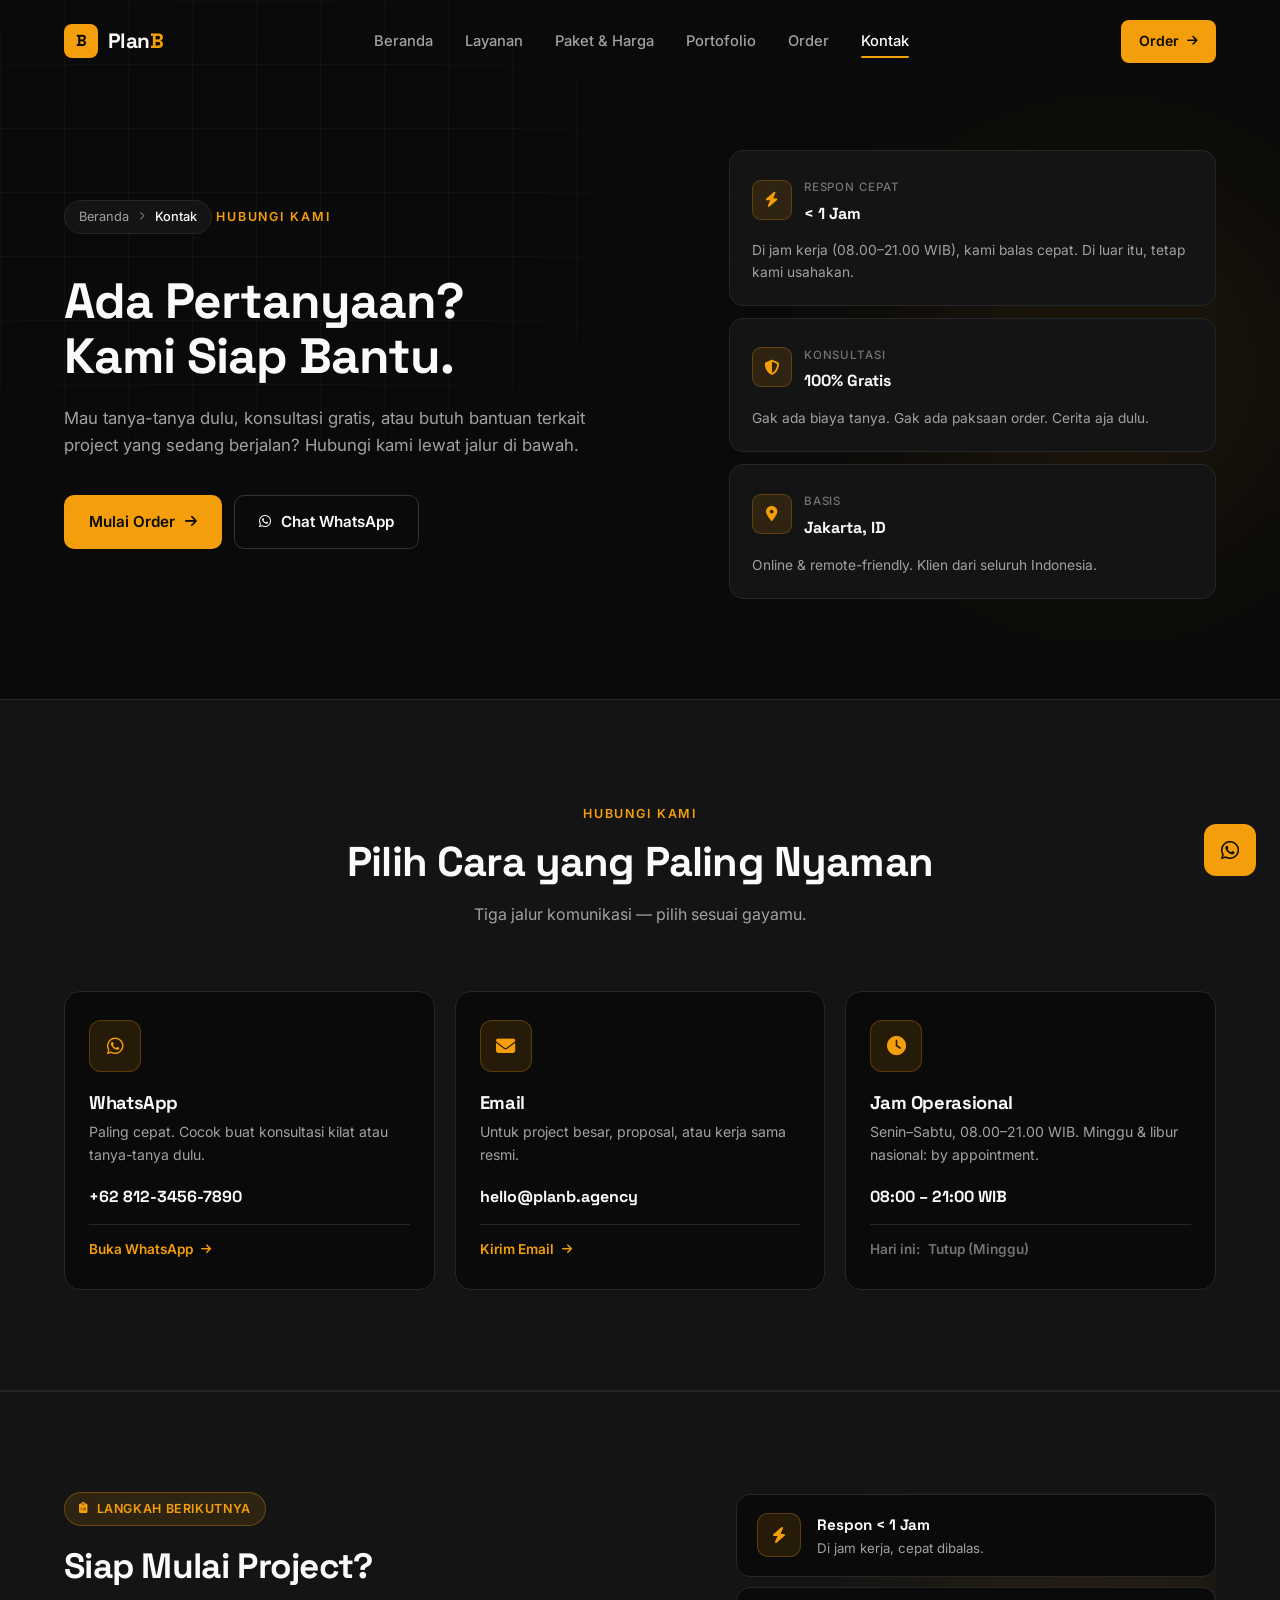
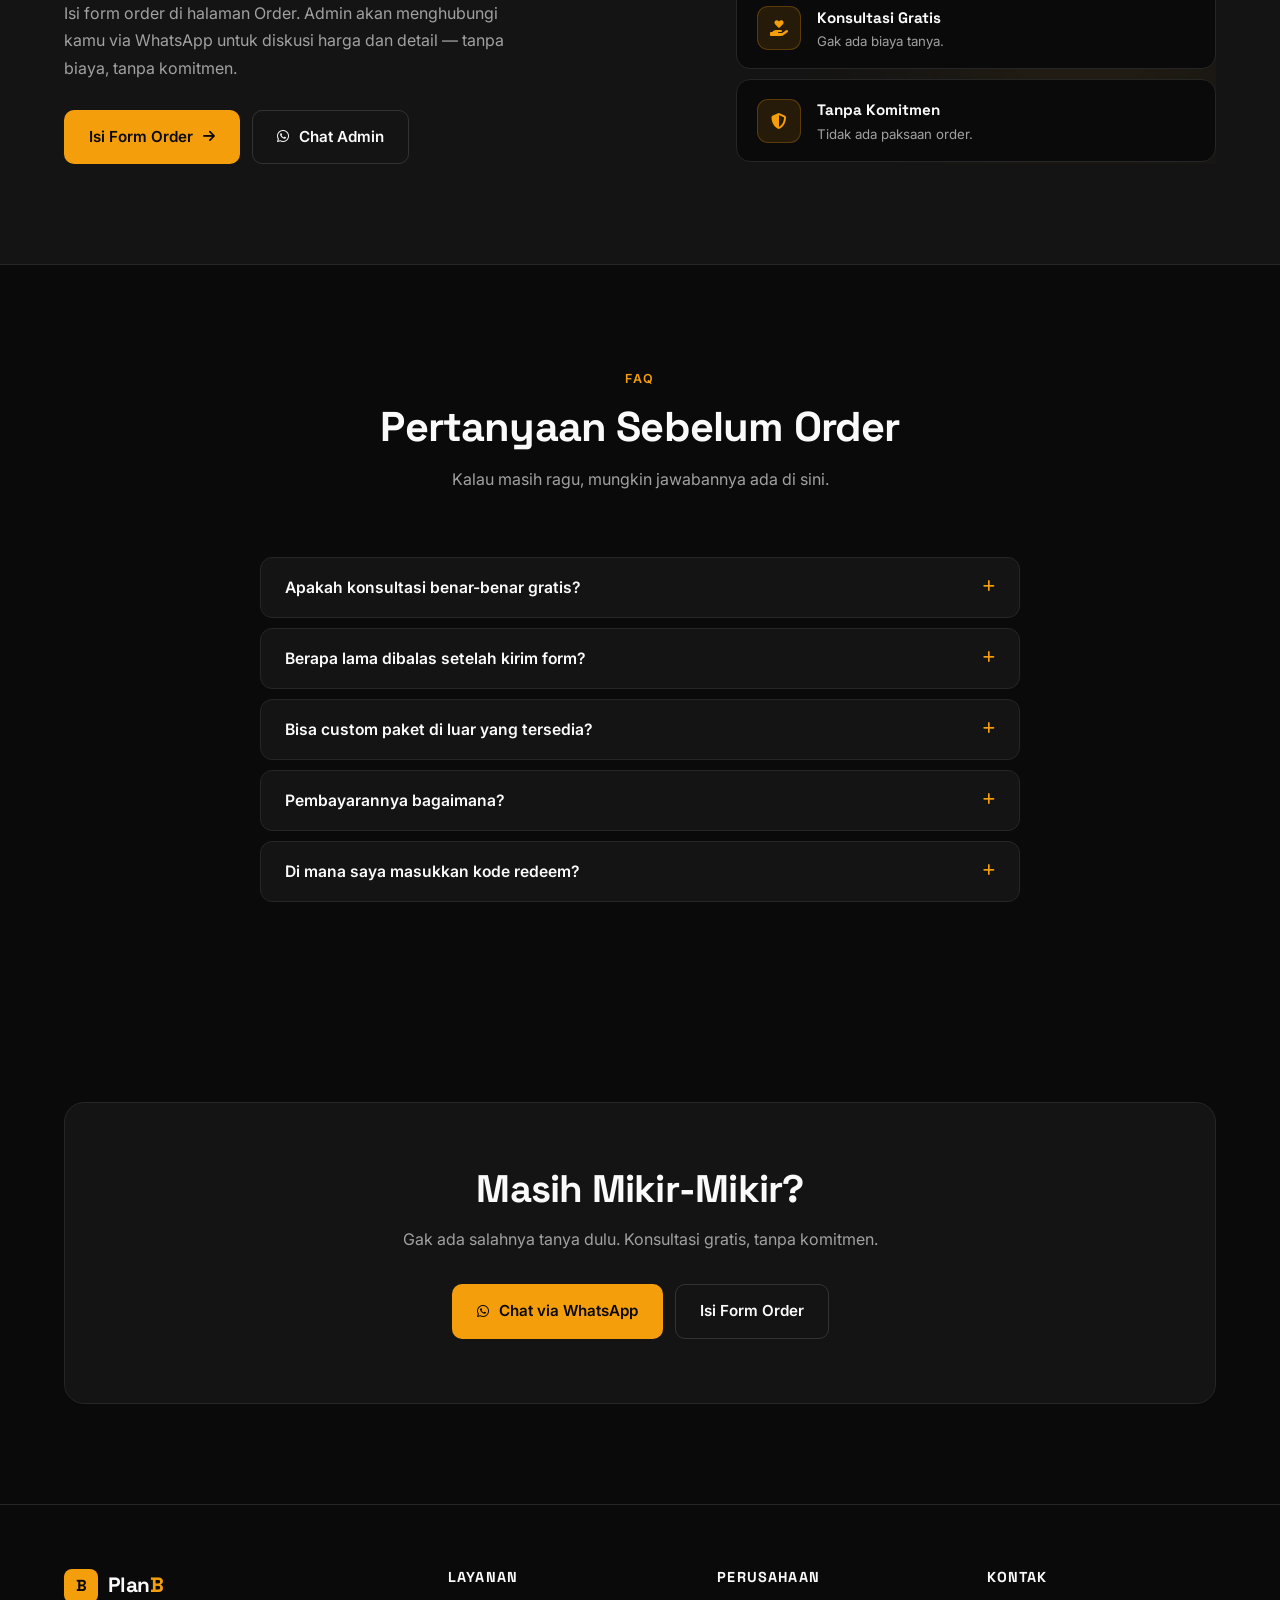
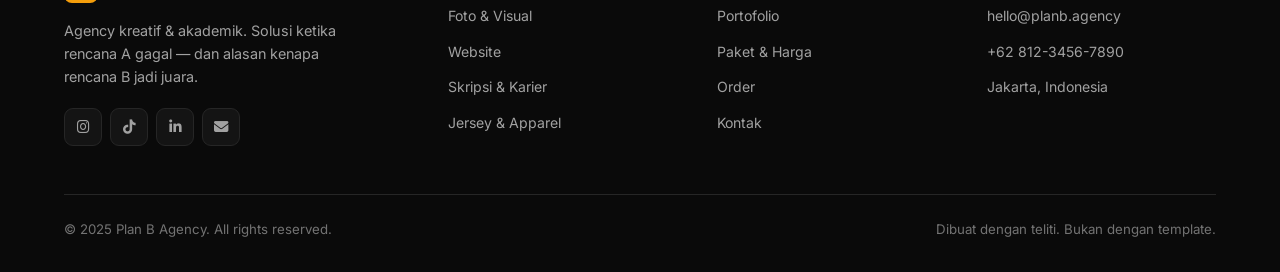
==== commit 2fe4e39b: "Update" ====
--- a/kontak.html
+++ b/kontak.html
@@ -3,7 +3,7 @@
 <head>
   <meta charset="UTF-8">
   <meta name="viewport" content="width=device-width, initial-scale=1.0">
-  <title>Kontak & Order — Plan B Agency</title>
+  <title>Kontak — Plan B Agency</title>
 
   <link rel="preconnect" href="https://fonts.googleapis.com">
   <link rel="preconnect" href="https://fonts.gstatic.com" crossorigin>
@@ -26,11 +26,11 @@
       <li><a href="layanan.html">Layanan</a></li>
       <li><a href="paket.html">Paket & Harga</a></li>
       <li><a href="portofolio.html">Portofolio</a></li>
-      <li><a href="tim.html">Tim</a></li>
+      <li><a href="order.html">Order</a></li>
       <li><a href="kontak.html" class="active">Kontak</a></li>
     </ul>
 
-    <a href="#order" class="nav-cta">Order <i class="fa-solid fa-arrow-right"></i></a>
+    <a href="order.html" class="nav-cta">Order <i class="fa-solid fa-arrow-right"></i></a>
 
     <button class="mobile-toggle" id="mobileToggle" aria-label="Menu">
       <i class="fa-solid fa-bars"></i>
@@ -52,18 +52,18 @@
         <span>Kontak</span>
       </nav>
 
-      <span class="section-eyebrow">Kontak & Order</span>
-      <h1>Cerita Kebutuhanmu,<br>Kami Urus Sisanya.</h1>
+      <span class="section-eyebrow">Hubungi Kami</span>
+      <h1>Ada Pertanyaan?<br>Kami Siap Bantu.</h1>
       <p class="page-hero-lead">
-        Konsultasi gratis, tanpa paksaan. Isi form di bawah atau langsung
-        chat WhatsApp — pilih yang paling nyaman buat kamu.
+        Mau tanya-tanya dulu, konsultasi gratis, atau butuh bantuan terkait
+        project yang sedang berjalan? Hubungi kami lewat jalur di bawah.
       </p>
 
       <div class="page-hero-actions">
-        <a href="#order" class="btn btn-primary">
-          Isi Form Order <i class="fa-solid fa-arrow-down"></i>
+        <a href="order.html" class="btn btn-primary">
+          Mulai Order <i class="fa-solid fa-arrow-right"></i>
         </a>
-        <a href="https://wa.me/6281234567890?text=Halo%20Plan%20B,%20saya%20mau%20konsultasi" class="btn btn-ghost" target="_blank">
+        <a href="https://wa.me/6281234567890?text=Halo%20Plan%20B,%20saya%20mau%20tanya" class="btn btn-ghost" target="_blank">
           <i class="fa-brands fa-whatsapp"></i> Chat WhatsApp
         </a>
       </div>
@@ -146,165 +146,60 @@
   </div>
 </section>
 
-<!-- ============ FORM ORDER ============ -->
-<section class="block form-section" id="order">
-  <div class="container">
-
-    <div class="section-head">
-      <span class="section-eyebrow">Form Order</span>
-      <h2>Isi Sekali, Kami Urus</h2>
-      <p>Semakin detail kamu cerita, semakin cepat kami kasih estimasi & penawaran.</p>
-    </div>
-
-    <div class="form-layout">
-
-      <!-- Info kiri -->
-      <aside class="form-info">
-        <div class="form-info-block">
-          <div class="form-info-icon"><i class="fa-solid fa-list-check"></i></div>
-          <h3>Yang Perlu Kamu Siapkan</h3>
-          <ul class="form-info-list">
-            <li><i class="fa-solid fa-check"></i> Jenis layanan yang dibutuhkan</li>
-            <li><i class="fa-solid fa-check"></i> Deadline atau estimasi waktu</li>
-            <li><i class="fa-solid fa-check"></i> Budget range (kalau ada)</li>
-            <li><i class="fa-solid fa-check"></i> Referensi / contoh yang disuka</li>
-            <li><i class="fa-solid fa-check"></i> Detail tambahan (opsional)</li>
-          </ul>
-        </div>
-
-        <div class="form-info-block">
-          <div class="form-info-icon"><i class="fa-solid fa-clock"></i></div>
-          <h3>Setelah Kirim Form</h3>
-          <ol class="form-info-steps">
-            <li>
-              <span class="step-num">1</span>
-              <div>
-                <strong>Kami baca & analisis</strong>
-                <p>Maksimal 1 jam di jam kerja.</p>
-              </div>
-            </li>
-            <li>
-              <span class="step-num">2</span>
-              <div>
-                <strong>Kami hubungi kamu</strong>
-                <p>Via WhatsApp atau email — sesuai preferensi kamu.</p>
-              </div>
-            </li>
-            <li>
-              <span class="step-num">3</span>
-              <div>
-                <strong>Kirim penawaran</strong>
-                <p>Estimasi harga, timeline, dan scope pekerjaan.</p>
-              </div>
-            </li>
-          </ol>
-        </div>
-      </aside>
-
-      <!-- Form kanan -->
-      <div class="form-wrapper">
-
-        <!-- 
-          Nanti di Laravel:
-          <form action="{{ route('order.store') }}" method="POST" class="order-form">
-          @csrf
-        -->
-        <form class="order-form" action="#" method="POST" id="orderForm">
-
-          <div class="form-row">
-            <div class="form-group">
-              <label for="nama">Nama Lengkap <span class="required">*</span></label>
-              <input type="text" id="nama" name="nama" placeholder="Nama kamu" required>
-            </div>
-
-            <div class="form-group">
-              <label for="wa">Nomor WhatsApp <span class="required">*</span></label>
-              <input type="tel" id="wa" name="wa" placeholder="08xxxxxxxxxx" required>
-            </div>
-          </div>
-
-          <div class="form-row">
-            <div class="form-group">
-              <label for="email">Email</label>
-              <input type="email" id="email" name="email" placeholder="nama@email.com">
-            </div>
-
-            <div class="form-group">
-              <label for="layanan">Jenis Layanan <span class="required">*</span></label>
-              <select id="layanan" name="layanan" required>
-                <option value="">— Pilih layanan —</option>
-                <optgroup label="Per Bidang">
-                  <option value="foto">Foto & Visual</option>
-                  <option value="website">Website</option>
-                  <option value="skripsi">Skripsi & Karier</option>
-                  <option value="jersey">Jersey & Apparel</option>
-                </optgroup>
-                <optgroup label="Paket Gabungan">
-                  <option value="starter">Paket Starter</option>
-                  <option value="bisnis">Paket Bisnis</option>
-                  <option value="lengkap">Paket Lengkap</option>
-                </optgroup>
-                <option value="custom">Custom / Belum Yakin</option>
-              </select>
-            </div>
-          </div>
-
-          <div class="form-row">
-            <div class="form-group">
-              <label for="deadline">Deadline</label>
-              <input type="text" id="deadline" name="deadline" placeholder="Contoh: 2 minggu dari sekarang">
-            </div>
-
-            <div class="form-group">
-              <label for="budget">Estimasi Budget</label>
-              <select id="budget" name="budget">
-                <option value="">— Pilih range —</option>
-                <option value="&lt;500">Di bawah Rp 500rb</option>
-                <option value="500-1jt">Rp 500rb – 1jt</option>
-                <option value="1-3jt">Rp 1jt – 3jt</option>
-                <option value="3-5jt">Rp 3jt – 5jt</option>
-                <option value="&gt;5jt">Di atas Rp 5jt</option>
-                <option value="belum">Belum ada patokan</option>
-              </select>
-            </div>
-          </div>
-
-          <div class="form-group">
-            <label for="pesan">Ceritakan Kebutuhanmu <span class="required">*</span></label>
-            <textarea id="pesan" name="pesan" rows="6"
-              placeholder="Contoh: Saya butuh foto produk untuk 20 SKU kopi, background putih, deadline 2 minggu. Referensi gaya seperti brand X."
-              required></textarea>
-            <span class="form-hint">Semakin detail, semakin akurat penawaran kami.</span>
-          </div>
-
-          <div class="form-group form-check">
-            <input type="checkbox" id="setuju" name="setuju" required>
-            <label for="setuju">
-              Saya setuju dihubungi via WhatsApp/email untuk membahas project ini.
-            </label>
-          </div>
-
-          <div class="form-actions">
-            <button type="submit" class="btn btn-primary">
-              Kirim Form <i class="fa-solid fa-paper-plane"></i>
-            </button>
-            <a href="https://wa.me/6281234567890?text=Halo%20Plan%20B" class="btn btn-ghost" target="_blank">
-              <i class="fa-brands fa-whatsapp"></i> Atau Chat Langsung
-            </a>
-          </div>
-
-        </form>
-
-        <!-- Pesan sukses (nanti di Laravel: @if(session('success')) -->
-        <div class="form-success" id="formSuccess" hidden>
-          <div class="form-success-icon"><i class="fa-solid fa-circle-check"></i></div>
-          <h3>Form Berhasil Dikirim!</h3>
-          <p>Terima kasih. Kami akan segera menghubungi kamu via WhatsApp atau email maksimal 1 jam di jam kerja.</p>
-          <a href="https://wa.me/6281234567890?text=Halo%20Plan%20B,%20saya%20baru%20kirim%20form" class="btn btn-primary" target="_blank">
-            <i class="fa-brands fa-whatsapp"></i> Follow-up via WhatsApp
+<!-- ============ CTA ORDER ============ -->
+<section class="block cta-order-section">
+  <div class="container">
+    <div class="cta-order-box">
+
+      <!-- Kiri: teks + CTA -->
+      <div class="cta-order-main">
+        <div class="cta-order-badge">
+          <i class="fa-solid fa-clipboard-list"></i>
+          Langkah Berikutnya
+        </div>
+        <h2>Siap Mulai Project?</h2>
+        <p>Isi form order di halaman Order. Admin akan menghubungi kamu via WhatsApp untuk diskusi harga dan detail — tanpa biaya, tanpa komitmen.</p>
+        <div class="cta-order-actions">
+          <a href="order.html" class="btn btn-primary">
+            Isi Form Order <i class="fa-solid fa-arrow-right"></i>
           </a>
-        </div>
-
+          <a href="https://wa.me/6281234567890?text=Halo%20Plan%20B,%20saya%20mau%20tanya" class="btn btn-ghost" target="_blank">
+            <i class="fa-brands fa-whatsapp"></i> Chat Admin
+          </a>
+        </div>
+      </div>
+
+      <!-- Kanan: 3 quick benefit -->
+      <div class="cta-order-benefits">
+        <div class="cta-benefit">
+          <div class="cta-benefit-icon">
+            <i class="fa-solid fa-bolt"></i>
+          </div>
+          <div>
+            <strong>Respon &lt; 1 Jam</strong>
+            <span>Di jam kerja, cepat dibalas.</span>
+          </div>
+        </div>
+
+        <div class="cta-benefit">
+          <div class="cta-benefit-icon">
+            <i class="fa-solid fa-hand-holding-heart"></i>
+          </div>
+          <div>
+            <strong>Konsultasi Gratis</strong>
+            <span>Gak ada biaya tanya.</span>
+          </div>
+        </div>
+
+        <div class="cta-benefit">
+          <div class="cta-benefit-icon">
+            <i class="fa-solid fa-shield-halved"></i>
+          </div>
+          <div>
+            <strong>Tanpa Komitmen</strong>
+            <span>Tidak ada paksaan order.</span>
+          </div>
+        </div>
       </div>
 
     </div>
@@ -358,7 +253,17 @@
           <i class="fa-solid fa-plus faq-icon"></i>
         </button>
         <div class="faq-answer">
-          <p>DP 50% di awal untuk mulai pengerjaan, sisanya setelah project selesai dan kamu puas. Bisa transfer bank atau e-wallet.</p>
+          <p>Setelah deal harga via WhatsApp, admin buat invoice dan kasih kode redeem. Kamu masukkan kode itu di halaman Order untuk lihat rincian, lalu bayar via QRIS. Bisa lunas atau DP 50% dulu.</p>
+        </div>
+      </div>
+
+      <div class="faq-item">
+        <button class="faq-question" type="button">
+          <span>Di mana saya masukkan kode redeem?</span>
+          <i class="fa-solid fa-plus faq-icon"></i>
+        </button>
+        <div class="faq-answer">
+          <p>Di halaman <a href="order.html" style="color: var(--accent);">Order</a>. Pilih "Layanan Custom", lalu masukkan kode redeem yang admin berikan. Klik "Cek Kode" untuk melihat rincian dan lanjut bayar.</p>
         </div>
       </div>
 
@@ -376,7 +281,7 @@
         <a href="https://wa.me/6281234567890?text=Halo%20Plan%20B,%20saya%20mau%20tanya%20dulu" class="btn btn-wa" target="_blank">
           <i class="fa-brands fa-whatsapp"></i> Chat via WhatsApp
         </a>
-        <a href="paket.html" class="btn btn-ghost">Lihat Paket & Harga</a>
+        <a href="order.html" class="btn btn-ghost">Isi Form Order</a>
       </div>
     </div>
   </div>
@@ -413,9 +318,9 @@
       <div class="footer-col">
         <h4>Perusahaan</h4>
         <ul>
-          <li><a href="tim.html">Tentang Tim</a></li>
           <li><a href="portofolio.html">Portofolio</a></li>
           <li><a href="paket.html">Paket & Harga</a></li>
+          <li><a href="order.html">Order</a></li>
           <li><a href="kontak.html">Kontak</a></li>
         </ul>
       </div>
--- a/assets/css/style.css
+++ b/assets/css/style.css
@@ -23,6 +23,141 @@
   --navbar-h: 70px;
   --quicknav-h: 58px;
   --space-section: 100px;
+}
+
+/* ============================================
+   LOADING SCREEN — Plan B
+   Overlay transparan — website tetap kelihatan
+   ============================================ */
+
+/* Cegah scroll saat loading */
+body.pb-loading {
+  overflow: hidden;
+}
+
+.pb-loader {
+  position: fixed;
+  inset: 0;
+  z-index: 9999;
+
+  /* Overlay gelap tipis — website tetap kelihatan di belakang */
+  background: rgba(10, 10, 10, 0.72);
+
+  /* Blur halus biar fokus ke spinner, tapi konten masih samar-samar kelihatan */
+  backdrop-filter: blur(6px);
+  -webkit-backdrop-filter: blur(6px);
+
+  display: flex;
+  align-items: center;
+  justify-content: center;
+
+  opacity: 1;
+  transition: opacity 0.4s ease, visibility 0.4s ease, backdrop-filter 0.4s ease;
+}
+
+.pb-loader.pb-loader-hide {
+  opacity: 0;
+  visibility: hidden;
+  pointer-events: none;
+  backdrop-filter: blur(0);
+  -webkit-backdrop-filter: blur(0);
+}
+
+.pb-loader-inner {
+  display: flex;
+  flex-direction: column;
+  align-items: center;
+  gap: 24px;
+}
+
+/* Logo mark B — sedikit lebih kecil biar gak terlalu dominan */
+.pb-loader-logo {
+  animation: pbLogoIn 0.6s cubic-bezier(0.16, 1, 0.3, 1) forwards;
+  opacity: 0;
+  transform: scale(0.8);
+}
+
+.pb-loader-mark {
+  width: 52px;
+  height: 52px;
+  border-radius: 14px;
+  background: var(--accent);
+  display: flex;
+  align-items: center;
+  justify-content: center;
+  color: #0A0A0A;
+  font-family: 'Space Grotesk', sans-serif;
+  font-weight: 800;
+  font-size: 1.4rem;
+  box-shadow: 0 0 40px rgba(245, 158, 11, 0.45);
+  animation: pbMarkPulse 1.5s ease-in-out infinite;
+}
+
+@keyframes pbLogoIn {
+  from {
+    opacity: 0;
+    transform: scale(0.8);
+  }
+  to {
+    opacity: 1;
+    transform: scale(1);
+  }
+}
+
+@keyframes pbMarkPulse {
+  0%, 100% {
+    box-shadow: 0 0 40px rgba(245, 158, 11, 0.45);
+  }
+  50% {
+    box-shadow: 0 0 60px rgba(245, 158, 11, 0.65);
+  }
+}
+
+/* Spinner amber — dua ring */
+.pb-loader-spinner {
+  position: relative;
+  width: 34px;
+  height: 34px;
+  border-radius: 50%;
+  border: 2px solid rgba(255, 255, 255, 0.08);
+  border-top-color: var(--accent);
+  opacity: 0;
+  animation: pbSpin 0.7s linear infinite, pbFadeIn 0.4s ease 0.2s forwards;
+}
+
+.pb-loader-spinner::after {
+  content: '';
+  position: absolute;
+  inset: 5px;
+  border-radius: 50%;
+  border: 2px solid transparent;
+  border-top-color: rgba(245, 158, 11, 0.5);
+  animation: pbSpin 1s linear infinite reverse;
+}
+
+@keyframes pbSpin {
+  to {
+    transform: rotate(360deg);
+  }
+}
+
+@keyframes pbFadeIn {
+  to { opacity: 1; }
+}
+
+/* ============================================
+   REDUCED MOTION — langsung tampil tanpa animasi
+   ============================================ */
+@media (prefers-reduced-motion: reduce) {
+  .pb-loader,
+  .pb-loader-logo,
+  .pb-loader-mark,
+  .pb-loader-spinner {
+    animation: none !important;
+    transition: none !important;
+  }
+  .pb-loader-logo,
+  .pb-loader-spinner { opacity: 1; transform: none; }
 }
 
 html { scroll-behavior: smooth; }
@@ -2343,4 +2478,1498 @@
   .form-group input,
   .form-group select,
   .form-group textarea { font-size: 0.9rem; padding: 11px 14px; }
+}
+
+/* ============================================
+   ORDER FLOW — Step Indicator
+   ============================================ */
+.order-flow {
+  padding: calc(var(--navbar-h) + 60px) 0 100px;
+  min-height: 100vh;
+  background: var(--bg);
+}
+
+.step-indicator {
+  display: flex;
+  align-items: center;
+  justify-content: center;
+  gap: 0;
+  margin-bottom: 56px;
+  max-width: 640px;
+  margin-left: auto;
+  margin-right: auto;
+}
+
+.step-item {
+  display: flex;
+  flex-direction: column;
+  align-items: center;
+  gap: 10px;
+  flex-shrink: 0;
+}
+
+.step-circle {
+  width: 40px;
+  height: 40px;
+  border-radius: 50%;
+  background: var(--surface);
+  border: 2px solid var(--border);
+  display: flex;
+  align-items: center;
+  justify-content: center;
+  font-family: 'Space Grotesk', sans-serif;
+  font-weight: 700;
+  font-size: 0.9rem;
+  color: var(--muted);
+  transition: all 0.3s ease;
+  position: relative;
+}
+.step-circle i {
+  display: none;
+  font-size: 0.85rem;
+}
+
+.step-item.is-active .step-circle {
+  background: var(--accent);
+  border-color: var(--accent);
+  color: #0A0A0A;
+  box-shadow: 0 0 24px rgba(245, 158, 11, 0.35);
+}
+.step-item.is-done .step-circle {
+  background: var(--accent-dim);
+  border-color: var(--accent);
+  color: var(--accent);
+}
+.step-item.is-done .step-circle span { display: none; }
+.step-item.is-done .step-circle i { display: block; }
+
+.step-label {
+  font-size: 0.72rem;
+  color: var(--muted-dim);
+  text-transform: uppercase;
+  letter-spacing: 0.05em;
+  font-weight: 600;
+  text-align: center;
+  white-space: nowrap;
+}
+.step-item.is-active .step-label { color: var(--accent); }
+.step-item.is-done .step-label { color: var(--muted); }
+
+.step-line {
+  flex: 1;
+  height: 2px;
+  background: var(--border);
+  margin: 0 8px;
+  margin-bottom: 28px;
+  min-width: 24px;
+}
+
+/* ============================================
+   ORDER FLOW — Screens
+   ============================================ */
+.screen {
+  display: none;
+  animation: screenIn 0.4s ease;
+}
+.screen.is-active { display: block; }
+
+@keyframes screenIn {
+  from { opacity: 0; transform: translateY(12px); }
+  to { opacity: 1; transform: translateY(0); }
+}
+
+.screen-head {
+  text-align: center;
+  max-width: 560px;
+  margin: 0 auto 48px;
+}
+.screen-head h1 {
+  font-size: clamp(1.75rem, 3.5vw, 2.4rem);
+  margin: 12px 0 14px;
+}
+.screen-head p {
+  color: var(--muted);
+  font-size: 1rem;
+  line-height: 1.65;
+}
+
+/* ============================================
+   FORM ORDER
+   ============================================ */
+.order-form {
+  max-width: 720px;
+  margin: 0 auto;
+  background: var(--surface);
+  border: 1px solid var(--border);
+  border-radius: 20px;
+  padding: 40px;
+}
+.order-form .form-row {
+  display: grid;
+  grid-template-columns: 1fr 1fr;
+  gap: 18px;
+}
+.form-group {
+  display: flex;
+  flex-direction: column;
+  gap: 8px;
+  margin-bottom: 20px;
+}
+.form-group.is-hidden { display: none; }
+.form-group label {
+  font-size: 0.88rem;
+  font-weight: 600;
+  color: var(--text);
+}
+.form-group .required { color: var(--accent); }
+
+.form-group input,
+.form-group select,
+.form-group textarea {
+  width: 100%;
+  padding: 13px 16px;
+  background: var(--bg);
+  border: 1px solid var(--border);
+  border-radius: 10px;
+  color: var(--text);
+  font-family: inherit;
+  font-size: 0.94rem;
+  transition: all 0.2s;
+  outline: none;
+}
+.form-group input::placeholder,
+.form-group textarea::placeholder { color: var(--muted-dim); }
+.form-group input:focus,
+.form-group select:focus,
+.form-group textarea:focus {
+  border-color: var(--accent);
+  box-shadow: 0 0 0 3px rgba(245, 158, 11, 0.15);
+}
+.form-group input.is-invalid,
+.form-group select.is-invalid,
+.form-group textarea.is-invalid {
+  border-color: #ef4444;
+}
+.form-group textarea { resize: vertical; min-height: 100px; line-height: 1.6; }
+.form-group select {
+  appearance: none;
+  background-image: url("data:image/svg+xml;charset=utf-8,%3Csvg xmlns='http://www.w3.org/2000/svg' width='12' height='8' viewBox='0 0 12 8'%3E%3Cpath fill='%23A1A1A1' d='M6 8L0 0h12z'/%3E%3C/svg%3E");
+  background-repeat: no-repeat;
+  background-position: right 16px center;
+  padding-right: 40px;
+  cursor: pointer;
+}
+.form-group select option,
+.form-group select optgroup {
+  background: var(--surface);
+  color: var(--text);
+}
+.form-hint {
+  font-size: 0.78rem;
+  color: var(--muted-dim);
+  margin-top: 4px;
+  line-height: 1.5;
+}
+.form-error {
+  font-size: 0.8rem;
+  color: #ef4444;
+  display: none;
+  margin-top: 2px;
+}
+.form-error.is-visible { display: block; }
+
+.redeem-input-wrap {
+  display: flex;
+  gap: 10px;
+}
+.redeem-input-wrap input {
+  flex: 1;
+  font-family: 'Space Grotesk', monospace;
+  letter-spacing: 0.05em;
+  font-weight: 600;
+}
+.redeem-input-wrap .btn {
+  flex-shrink: 0;
+  padding: 12px 18px;
+  font-size: 0.88rem;
+}
+
+.form-actions {
+  display: flex;
+  gap: 12px;
+  flex-wrap: wrap;
+  padding-top: 20px;
+  border-top: 1px solid var(--border);
+  margin-top: 8px;
+}
+
+/* Success simple */
+.screen-success {
+  max-width: 560px;
+  margin: 0 auto;
+  text-align: center;
+  padding: 60px 40px;
+  background: var(--surface);
+  border: 1px solid var(--border);
+  border-radius: 20px;
+}
+.success-icon {
+  width: 72px;
+  height: 72px;
+  border-radius: 50%;
+  background: var(--accent-dim);
+  border: 2px solid var(--accent);
+  display: flex;
+  align-items: center;
+  justify-content: center;
+  color: var(--accent);
+  font-size: 2rem;
+  margin: 0 auto 24px;
+}
+.screen-success h2 {
+  font-size: 1.5rem;
+  margin-bottom: 12px;
+}
+.screen-success p {
+  color: var(--muted);
+  line-height: 1.7;
+  margin-bottom: 28px;
+}
+.success-actions {
+  display: flex;
+  gap: 12px;
+  justify-content: center;
+  flex-wrap: wrap;
+}
+
+/* ============================================
+   REDEEM — Rincian
+   ============================================ */
+.redeem-card {
+  max-width: 720px;
+  margin: 0 auto;
+  background: var(--surface);
+  border: 1px solid var(--border);
+  border-radius: 20px;
+  padding: 36px;
+}
+
+.redeem-customer {
+  display: flex;
+  align-items: center;
+  gap: 16px;
+  padding-bottom: 24px;
+  border-bottom: 1px solid var(--border);
+  margin-bottom: 28px;
+}
+.redeem-customer-icon {
+  width: 52px;
+  height: 52px;
+  border-radius: 14px;
+  background: var(--accent-dim);
+  border: 1px solid rgba(245, 158, 11, 0.25);
+  display: flex;
+  align-items: center;
+  justify-content: center;
+  color: var(--accent);
+  font-size: 1.15rem;
+  flex-shrink: 0;
+}
+.redeem-customer-label {
+  font-size: 0.72rem;
+  color: var(--muted-dim);
+  text-transform: uppercase;
+  letter-spacing: 0.08em;
+  font-weight: 600;
+  display: block;
+  margin-bottom: 2px;
+}
+.redeem-customer-name {
+  font-family: 'Space Grotesk', sans-serif;
+  font-weight: 700;
+  font-size: 1.1rem;
+  display: block;
+  color: var(--text);
+}
+.redeem-customer-meta {
+  color: var(--muted);
+  font-size: 0.82rem;
+}
+
+.redeem-section {
+  margin-bottom: 24px;
+}
+.redeem-section h3,
+.redeem-agreement h3 {
+  font-size: 0.95rem;
+  margin-bottom: 14px;
+  display: flex;
+  align-items: center;
+  gap: 8px;
+}
+.redeem-section h3 i,
+.redeem-agreement h3 i { color: var(--accent); font-size: 0.85rem; }
+
+.redeem-items {
+  list-style: none;
+}
+.redeem-item {
+  display: flex;
+  justify-content: space-between;
+  gap: 12px;
+  padding: 11px 0;
+  border-bottom: 1px solid var(--border);
+  font-size: 0.93rem;
+  color: var(--text);
+}
+.redeem-item:last-child { border-bottom: none; }
+.redeem-item span:last-child {
+  font-weight: 600;
+  white-space: nowrap;
+}
+
+.redeem-totals {
+  padding: 18px 20px;
+  background: var(--bg);
+  border-radius: 12px;
+  margin-bottom: 20px;
+}
+.redeem-total-row {
+  display: flex;
+  justify-content: space-between;
+  padding: 8px 0;
+  font-size: 0.94rem;
+}
+.redeem-total-row.muted { color: var(--muted); font-size: 0.86rem; }
+.redeem-total-row strong {
+  font-family: 'Space Grotesk', sans-serif;
+  font-size: 1.05rem;
+}
+
+.redeem-active {
+  padding: 22px;
+  background: linear-gradient(135deg, rgba(245, 158, 11, 0.12) 0%, rgba(245, 158, 11, 0.06) 100%);
+  border: 1px solid rgba(245, 158, 11, 0.3);
+  border-radius: 14px;
+  margin-bottom: 24px;
+  display: flex;
+  flex-direction: column;
+  gap: 4px;
+}
+.redeem-active-label {
+  font-size: 0.72rem;
+  color: var(--muted);
+  text-transform: uppercase;
+  letter-spacing: 0.08em;
+  font-weight: 600;
+}
+.redeem-active-phase {
+  color: var(--muted);
+  font-size: 0.86rem;
+}
+.redeem-active-amount {
+  font-family: 'Space Grotesk', sans-serif;
+  font-size: 1.85rem;
+  font-weight: 700;
+  color: var(--accent);
+  line-height: 1.2;
+  margin-top: 4px;
+}
+
+.redeem-agreement {
+  padding-top: 20px;
+  margin-bottom: 20px;
+  border-top: 1px solid var(--border);
+}
+.redeem-agreement p {
+  color: var(--muted);
+  font-size: 0.9rem;
+  line-height: 1.7;
+}
+
+.redeem-check {
+  display: flex;
+  align-items: flex-start;
+  gap: 12px;
+  padding: 16px;
+  background: var(--bg);
+  border-radius: 10px;
+  margin-bottom: 24px;
+  cursor: pointer;
+}
+.redeem-check input[type="checkbox"] {
+  width: 18px;
+  height: 18px;
+  margin-top: 2px;
+  accent-color: var(--accent);
+  cursor: pointer;
+  flex-shrink: 0;
+}
+.redeem-check span {
+  color: var(--text);
+  font-size: 0.9rem;
+  line-height: 1.6;
+}
+
+.redeem-actions {
+  display: flex;
+  gap: 12px;
+  flex-wrap: wrap;
+  padding-top: 20px;
+  border-top: 1px solid var(--border);
+}
+
+/* ============================================
+   STATUS SCREEN (error/expired/used)
+   ============================================ */
+.status-screen {
+  max-width: 520px;
+  margin: 0 auto;
+  text-align: center;
+  padding: 60px 40px;
+  background: var(--surface);
+  border: 1px solid var(--border);
+  border-radius: 20px;
+}
+.status-icon {
+  width: 72px;
+  height: 72px;
+  border-radius: 50%;
+  background: var(--accent-dim);
+  border: 2px solid var(--accent);
+  display: flex;
+  align-items: center;
+  justify-content: center;
+  color: var(--accent);
+  font-size: 2rem;
+  margin: 0 auto 24px;
+}
+.status-icon.is-danger {
+  background: rgba(239, 68, 68, 0.1);
+  border-color: #ef4444;
+  color: #ef4444;
+}
+.status-icon.is-warning {
+  background: rgba(245, 158, 11, 0.1);
+  border-color: var(--accent);
+  color: var(--accent);
+}
+.status-icon.is-info {
+  background: rgba(59, 130, 246, 0.1);
+  border-color: #3b82f6;
+  color: #3b82f6;
+}
+.status-screen h2 {
+  font-size: 1.5rem;
+  margin-bottom: 12px;
+}
+.status-screen p {
+  color: var(--muted);
+  font-size: 0.95rem;
+  line-height: 1.7;
+  margin-bottom: 28px;
+}
+.status-actions {
+  display: flex;
+  gap: 12px;
+  justify-content: center;
+  flex-wrap: wrap;
+}
+
+/* ============================================
+   PAYMENT QRIS
+   ============================================ */
+.payment-layout {
+  display: grid;
+  grid-template-columns: 1fr 1fr;
+  gap: 24px;
+  max-width: 900px;
+  margin: 0 auto;
+}
+
+.payment-qr-card {
+  background: var(--surface);
+  border: 1px solid var(--border);
+  border-radius: 20px;
+  padding: 32px;
+}
+
+.qr-timer {
+  display: inline-flex;
+  align-items: center;
+  gap: 8px;
+  padding: 8px 16px;
+  background: rgba(245, 158, 11, 0.1);
+  border: 1px solid rgba(245, 158, 11, 0.3);
+  border-radius: 999px;
+  font-size: 0.86rem;
+  color: var(--muted);
+  margin-bottom: 24px;
+}
+.qr-timer i { color: var(--accent); }
+.qr-timer strong {
+  color: var(--accent);
+  font-family: 'Space Grotesk', sans-serif;
+  font-weight: 700;
+  font-size: 1rem;
+}
+
+.qr-box {
+  aspect-ratio: 1;
+  max-width: 280px;
+  margin: 0 auto 24px;
+  background: white;
+  border-radius: 16px;
+  display: flex;
+  align-items: center;
+  justify-content: center;
+  padding: 20px;
+  position: relative;
+  overflow: hidden;
+}
+.qr-box::before {
+  content: '';
+  position: absolute;
+  inset: 16px;
+  background-image:
+    repeating-linear-gradient(0deg, #0A0A0A 0, #0A0A0A 8px, transparent 8px, transparent 16px),
+    repeating-linear-gradient(90deg, #0A0A0A 0, #0A0A0A 8px, transparent 8px, transparent 16px);
+  opacity: 0.15;
+  border-radius: 8px;
+}
+.qr-placeholder {
+  display: flex;
+  flex-direction: column;
+  align-items: center;
+  gap: 8px;
+  color: #0A0A0A;
+  position: relative;
+  z-index: 1;
+}
+.qr-placeholder i { font-size: 3rem; opacity: 0.4; }
+.qr-placeholder span { font-size: 0.85rem; font-weight: 600; opacity: 0.5; }
+
+.qr-amount-box {
+  padding: 20px;
+  background: var(--bg);
+  border-radius: 12px;
+  text-align: center;
+}
+.qr-amount-label {
+  font-size: 0.75rem;
+  color: var(--muted-dim);
+  text-transform: uppercase;
+  letter-spacing: 0.08em;
+  font-weight: 600;
+  display: block;
+  margin-bottom: 10px;
+}
+.qr-amount-row {
+  display: flex;
+  align-items: center;
+  justify-content: center;
+  gap: 12px;
+  flex-wrap: wrap;
+}
+.qr-amount {
+  font-family: 'Space Grotesk', sans-serif;
+  font-size: 1.85rem;
+  font-weight: 700;
+  color: var(--accent);
+  letter-spacing: -0.02em;
+}
+.btn-copy {
+  display: inline-flex;
+  align-items: center;
+  gap: 6px;
+  padding: 8px 14px;
+  background: var(--surface);
+  border: 1px solid var(--border-strong);
+  border-radius: 8px;
+  color: var(--text);
+  font-size: 0.82rem;
+  font-weight: 600;
+  cursor: pointer;
+  transition: all 0.2s;
+  font-family: inherit;
+}
+.btn-copy:hover {
+  border-color: var(--accent);
+  color: var(--accent);
+}
+.btn-copy i { font-size: 0.75rem; }
+
+.qr-amount-hint {
+  font-size: 0.78rem;
+  color: var(--muted);
+  margin-top: 12px;
+  line-height: 1.5;
+  display: block;
+}
+.qr-amount-hint strong { color: var(--accent); }
+
+.payment-info-card {
+  background: var(--surface);
+  border: 1px solid var(--border);
+  border-radius: 20px;
+  padding: 32px;
+  display: flex;
+  flex-direction: column;
+  gap: 24px;
+}
+
+.payment-steps h3 {
+  font-size: 1rem;
+  margin-bottom: 16px;
+  display: flex;
+  align-items: center;
+  gap: 8px;
+}
+.payment-steps h3 i { color: var(--accent); font-size: 0.9rem; }
+.payment-steps ol {
+  list-style: none;
+  counter-reset: step;
+  padding-left: 0;
+}
+.payment-steps ol li {
+  counter-increment: step;
+  position: relative;
+  padding: 10px 0 10px 42px;
+  font-size: 0.92rem;
+  color: var(--text);
+  line-height: 1.6;
+}
+.payment-steps ol li::before {
+  content: counter(step);
+  position: absolute;
+  left: 0;
+  top: 10px;
+  width: 28px;
+  height: 28px;
+  border-radius: 50%;
+  background: var(--accent-dim);
+  border: 1px solid var(--accent);
+  color: var(--accent);
+  font-family: 'Space Grotesk', sans-serif;
+  font-weight: 700;
+  font-size: 0.8rem;
+  display: flex;
+  align-items: center;
+  justify-content: center;
+}
+.payment-steps ol li strong { color: var(--accent); }
+
+.payment-actions {
+  display: flex;
+  flex-direction: column;
+  gap: 10px;
+  margin-top: auto;
+  padding-top: 24px;
+  border-top: 1px solid var(--border);
+}
+.payment-actions .btn { justify-content: center; }
+
+/* ============================================
+   MODAL UPLOAD
+   ============================================ */
+.modal {
+  position: fixed;
+  inset: 0;
+  z-index: 300;
+  display: flex;
+  align-items: center;
+  justify-content: center;
+  padding: 24px;
+  opacity: 0;
+  visibility: hidden;
+  transition: opacity 0.3s, visibility 0.3s;
+}
+.modal.is-open { opacity: 1; visibility: visible; }
+
+.modal-backdrop {
+  position: absolute;
+  inset: 0;
+  background: rgba(0, 0, 0, 0.8);
+  backdrop-filter: blur(6px);
+}
+
+.modal-box {
+  position: relative;
+  z-index: 1;
+  background: var(--surface);
+  border: 1px solid var(--border);
+  border-radius: 20px;
+  max-width: 480px;
+  width: 100%;
+  padding: 32px;
+  transform: scale(0.95);
+  transition: transform 0.3s;
+}
+.modal.is-open .modal-box { transform: scale(1); }
+
+.modal-close {
+  position: absolute;
+  top: 16px;
+  right: 16px;
+  width: 36px;
+  height: 36px;
+  border-radius: 8px;
+  background: var(--bg);
+  border: 1px solid var(--border);
+  color: var(--muted);
+  cursor: pointer;
+  display: flex;
+  align-items: center;
+  justify-content: center;
+  transition: all 0.2s;
+}
+.modal-close:hover { color: var(--text); border-color: var(--border-strong); }
+
+.modal-header { margin-bottom: 24px; padding-right: 40px; }
+.modal-header h2 {
+  font-size: 1.25rem;
+  margin-bottom: 8px;
+}
+.modal-header p {
+  color: var(--muted);
+  font-size: 0.88rem;
+  line-height: 1.6;
+}
+
+.upload-zone {
+  position: relative;
+  border: 2px dashed var(--border-strong);
+  border-radius: 14px;
+  padding: 32px 20px;
+  text-align: center;
+  cursor: pointer;
+  transition: all 0.2s;
+  background: var(--bg);
+  margin-bottom: 16px;
+}
+.upload-zone:hover {
+  border-color: var(--accent);
+  background: rgba(245, 158, 11, 0.04);
+}
+
+.upload-placeholder {
+  display: flex;
+  flex-direction: column;
+  align-items: center;
+  gap: 8px;
+  color: var(--muted);
+}
+.upload-placeholder i {
+  font-size: 2rem;
+  color: var(--accent);
+  margin-bottom: 8px;
+}
+.upload-placeholder p { font-size: 0.92rem; }
+.upload-placeholder strong { color: var(--text); }
+.upload-placeholder span { font-size: 0.78rem; color: var(--muted-dim); }
+
+.upload-preview {
+  position: relative;
+  display: flex;
+  align-items: center;
+  justify-content: center;
+}
+.upload-preview img {
+  max-width: 100%;
+  max-height: 200px;
+  border-radius: 10px;
+  object-fit: contain;
+}
+.upload-remove {
+  position: absolute;
+  top: -8px;
+  right: -8px;
+  width: 32px;
+  height: 32px;
+  border-radius: 50%;
+  background: #ef4444;
+  color: white;
+  border: 2px solid var(--surface);
+  cursor: pointer;
+  display: flex;
+  align-items: center;
+  justify-content: center;
+  font-size: 0.85rem;
+}
+
+.modal-actions {
+  display: flex;
+  gap: 12px;
+  justify-content: flex-end;
+  flex-wrap: wrap;
+  padding-top: 16px;
+  border-top: 1px solid var(--border);
+}
+
+/* ============================================
+   RESULT SCREEN
+   ============================================ */
+.result-card {
+  max-width: 640px;
+  margin: 0 auto;
+}
+.result-status {
+  text-align: center;
+  padding: 40px;
+  background: var(--surface);
+  border: 1px solid var(--border);
+  border-radius: 20px;
+  margin-bottom: 20px;
+}
+.result-icon {
+  width: 88px;
+  height: 88px;
+  border-radius: 50%;
+  background: var(--accent-dim);
+  border: 2px solid var(--accent);
+  display: flex;
+  align-items: center;
+  justify-content: center;
+  color: var(--accent);
+  font-size: 2.5rem;
+  margin: 0 auto 24px;
+}
+.result-status-waiting .result-icon {
+  background: rgba(59, 130, 246, 0.1);
+  border-color: #3b82f6;
+  color: #3b82f6;
+}
+.result-status-ok .result-icon {
+  background: rgba(34, 197, 94, 0.1);
+  border-color: #22c55e;
+  color: #22c55e;
+}
+.result-status-reject .result-icon {
+  background: rgba(239, 68, 68, 0.1);
+  border-color: #ef4444;
+  color: #ef4444;
+}
+.result-status-expired .result-icon {
+  background: rgba(245, 158, 11, 0.1);
+  border-color: var(--accent);
+  color: var(--accent);
+}
+.result-status h2 {
+  font-size: 1.5rem;
+  margin-bottom: 12px;
+}
+.result-status p {
+  color: var(--muted);
+  font-size: 0.95rem;
+  line-height: 1.7;
+}
+.result-status p strong { color: #ef4444; }
+
+.result-info {
+  background: rgba(59, 130, 246, 0.08);
+  border: 1px solid rgba(59, 130, 246, 0.25);
+  border-radius: 12px;
+  padding: 16px 18px;
+  margin-bottom: 20px;
+}
+.result-info p {
+  color: var(--text);
+  font-size: 0.88rem;
+  line-height: 1.6;
+  display: flex;
+  gap: 10px;
+  align-items: flex-start;
+}
+.result-info i { color: #3b82f6; margin-top: 3px; flex-shrink: 0; }
+
+.result-summary, .result-next {
+  background: var(--surface);
+  border: 1px solid var(--border);
+  border-radius: 16px;
+  padding: 24px;
+  margin-bottom: 16px;
+}
+.result-summary h3, .result-next h3 {
+  font-size: 1rem;
+  margin-bottom: 16px;
+  display: flex;
+  align-items: center;
+  gap: 8px;
+}
+.result-summary h3 i, .result-next h3 i {
+  color: var(--accent);
+  font-size: 0.85rem;
+}
+.summary-row {
+  display: flex;
+  justify-content: space-between;
+  padding: 10px 0;
+  font-size: 0.92rem;
+  border-bottom: 1px solid var(--border);
+}
+.summary-row:last-child { border-bottom: none; }
+.summary-row span:first-child { color: var(--muted); }
+.summary-row strong { color: var(--text); }
+
+.badge-ok {
+  padding: 3px 10px;
+  background: rgba(34, 197, 94, 0.12);
+  border: 1px solid #22c55e;
+  border-radius: 999px;
+  color: #22c55e;
+  font-size: 0.78rem;
+  font-weight: 600;
+}
+
+.result-next p {
+  color: var(--muted);
+  font-size: 0.92rem;
+  line-height: 1.7;
+}
+
+.result-actions {
+  display: flex;
+  gap: 12px;
+  justify-content: center;
+  flex-wrap: wrap;
+}
+
+/* ============================================
+   SIM PANEL (buat testing, hapus di production)
+   ============================================ */
+.sim-panel {
+  position: fixed;
+  bottom: 90px;
+  right: 24px;
+  z-index: 998;
+}
+.sim-toggle {
+  width: 44px;
+  height: 44px;
+  border-radius: 50%;
+  background: rgba(99, 102, 241, 0.9);
+  border: 1px solid rgba(99, 102, 241, 1);
+  color: white;
+  cursor: pointer;
+  display: flex;
+  align-items: center;
+  justify-content: center;
+  font-size: 1rem;
+  box-shadow: 0 4px 16px rgba(99, 102, 241, 0.4);
+}
+.sim-body {
+  position: absolute;
+  bottom: 56px;
+  right: 0;
+  background: var(--surface);
+  border: 1px solid var(--border);
+  border-radius: 14px;
+  padding: 16px;
+  width: 260px;
+  box-shadow: 0 20px 60px rgba(0, 0, 0, 0.5);
+}
+.sim-body h4 {
+  font-size: 0.85rem;
+  margin-bottom: 4px;
+}
+.sim-hint {
+  font-size: 0.72rem;
+  color: var(--muted-dim);
+  margin-bottom: 12px;
+}
+.sim-actions {
+  display: grid;
+  grid-template-columns: 1fr 1fr;
+  gap: 6px;
+}
+.sim-actions button {
+  padding: 7px 10px;
+  background: var(--bg);
+  border: 1px solid var(--border);
+  border-radius: 8px;
+  color: var(--text);
+  font-family: inherit;
+  font-size: 0.72rem;
+  font-weight: 500;
+  cursor: pointer;
+  text-align: left;
+  transition: all 0.2s;
+}
+.sim-actions button:hover {
+  border-color: var(--accent);
+  color: var(--accent);
+}
+
+/* ============================================
+   RESPONSIVE — order flow
+   ============================================ */
+@media (max-width: 992px) {
+  .payment-layout {
+    grid-template-columns: 1fr;
+    max-width: 480px;
+  }
+}
+
+@media (max-width: 768px) {
+  .order-flow { padding: calc(var(--navbar-h) + 40px) 0 72px; }
+  .step-indicator { margin-bottom: 40px; }
+  .step-label { font-size: 0.65rem; }
+  .step-circle { width: 34px; height: 34px; font-size: 0.82rem; }
+  .step-line { margin-bottom: 22px; }
+
+  .order-form { padding: 28px 22px; }
+  .order-form .form-row { grid-template-columns: 1fr; gap: 0; }
+
+  .screen-head { margin-bottom: 32px; }
+  .screen-head h1 { font-size: 1.6rem; }
+
+  .redeem-card { padding: 24px 20px; }
+  .redeem-active-amount { font-size: 1.5rem; }
+  .redeem-actions { flex-direction: column; }
+  .redeem-actions .btn { width: 100%; justify-content: center; }
+
+  .status-screen { padding: 40px 24px; }
+  .status-screen h2 { font-size: 1.3rem; }
+
+  .payment-qr-card { padding: 24px 20px; }
+  .payment-info-card { padding: 24px 20px; }
+  .qr-amount { font-size: 1.5rem; }
+
+  .modal-box { padding: 24px 20px; }
+  .modal-actions { flex-direction: column; }
+  .modal-actions .btn { width: 100%; justify-content: center; }
+
+  .result-status { padding: 32px 24px; }
+  .result-icon { width: 72px; height: 72px; font-size: 2rem; }
+
+  .result-actions { flex-direction: column; }
+  .result-actions .btn { width: 100%; justify-content: center; }
+
+  .sim-body { width: 220px; }
+  .sim-actions { grid-template-columns: 1fr; }
+}
+
+@media (max-width: 480px) {
+  .step-indicator { gap: 4px; }
+  .step-line { margin: 0 4px; margin-bottom: 22px; min-width: 12px; }
+  .step-label { display: none; }
+  .step-circle { width: 30px; height: 30px; font-size: 0.78rem; }
+
+  .order-form { padding: 24px 18px; }
+  .redeem-card { padding: 20px 16px; }
+}
+
+/* ============================================
+   CTA ORDER (di kontak)
+   ============================================ */
+.cta-order-section {
+  background: var(--surface);
+  border-top: 1px solid var(--border);
+  border-bottom: 1px solid var(--border);
+}
+
+.cta-order-box {
+  display: grid;
+  grid-template-columns: 1.3fr 1fr;
+  gap: 48px;
+  align-items: center;
+  position: relative;
+  overflow: hidden;
+}
+
+/* Glow halus di belakang */
+.cta-order-box::before {
+  content: '';
+  position: absolute;
+  top: -50%;
+  right: -10%;
+  width: 500px;
+  height: 500px;
+  background: radial-gradient(circle, var(--accent-glow) 0%, transparent 60%);
+  filter: blur(80px);
+  opacity: 0.5;
+  pointer-events: none;
+  z-index: 0;
+}
+
+.cta-order-main {
+  position: relative;
+  z-index: 1;
+}
+
+.cta-order-badge {
+  display: inline-flex;
+  align-items: center;
+  gap: 8px;
+  padding: 6px 14px;
+  background: var(--accent-dim);
+  border: 1px solid rgba(245, 158, 11, 0.3);
+  border-radius: 999px;
+  color: var(--accent);
+  font-size: 0.78rem;
+  font-weight: 600;
+  letter-spacing: 0.05em;
+  text-transform: uppercase;
+  margin-bottom: 20px;
+}
+.cta-order-badge i { font-size: 0.72rem; }
+
+.cta-order-main h2 {
+  font-size: clamp(1.6rem, 3vw, 2.2rem);
+  margin-bottom: 14px;
+}
+
+.cta-order-main p {
+  color: var(--muted);
+  font-size: 1rem;
+  line-height: 1.7;
+  margin-bottom: 28px;
+  max-width: 460px;
+}
+
+.cta-order-actions {
+  display: flex;
+  gap: 12px;
+  flex-wrap: wrap;
+}
+
+/* 3 benefit card di kanan */
+.cta-order-benefits {
+  position: relative;
+  z-index: 1;
+  display: flex;
+  flex-direction: column;
+  gap: 10px;
+}
+
+.cta-benefit {
+  display: flex;
+  align-items: center;
+  gap: 16px;
+  padding: 18px 20px;
+  background: var(--bg);
+  border: 1px solid var(--border);
+  border-radius: 14px;
+  transition: all 0.25s ease;
+}
+.cta-benefit:hover {
+  border-color: var(--border-strong);
+  transform: translateX(4px);
+}
+
+.cta-benefit-icon {
+  width: 44px;
+  height: 44px;
+  border-radius: 11px;
+  background: var(--accent-dim);
+  border: 1px solid rgba(245, 158, 11, 0.25);
+  display: flex;
+  align-items: center;
+  justify-content: center;
+  color: var(--accent);
+  font-size: 1rem;
+  flex-shrink: 0;
+}
+
+.cta-benefit strong {
+  display: block;
+  font-family: 'Space Grotesk', sans-serif;
+  font-size: 0.95rem;
+  font-weight: 700;
+  color: var(--text);
+  margin-bottom: 2px;
+}
+
+.cta-benefit span {
+  display: block;
+  font-size: 0.83rem;
+  color: var(--muted);
+  line-height: 1.4;
+}
+
+/* ============================================
+   RESPONSIVE — CTA order
+   ============================================ */
+@media (max-width: 992px) {
+  .cta-order-box {
+    grid-template-columns: 1fr;
+    gap: 32px;
+  }
+  .cta-order-main p { max-width: 100%; }
+}
+
+@media (max-width: 768px) {
+  .cta-order-box { gap: 24px; }
+  .cta-order-main h2 { font-size: 1.5rem; }
+  .cta-order-main p { font-size: 0.94rem; }
+
+  .cta-order-actions { flex-direction: column; }
+  .cta-order-actions .btn { width: 100%; justify-content: center; }
+
+  .cta-benefit { padding: 16px; gap: 14px; }
+  .cta-benefit-icon { width: 40px; height: 40px; font-size: 0.9rem; }
+  .cta-benefit strong { font-size: 0.9rem; }
+  .cta-benefit span { font-size: 0.8rem; }
+}
+
+@media (max-width: 480px) {
+  .cta-order-box::before { opacity: 0.3; }
+}
+
+/* ============================================
+   ORDER — Mulai / Chat Admin box (2 Kolom)
+   ============================================ */
+.order-start-box {
+  max-width: 1000px;
+  margin: 0 auto;
+  display: grid;
+  grid-template-columns: 1fr 2fr; /* 1:2 (kiri lebih ramping, kanan lebih lebar) */
+  gap: 28px;
+  align-items: stretch;
+}
+
+/* --- Sisi Kiri: Tombol WA --- */
+.order-chat-btn {
+  display: flex;
+  flex-direction: column;
+  justify-content: center;
+  padding: 40px 32px;
+  background: linear-gradient(135deg, rgba(245, 158, 11, 0.08) 0%, rgba(245, 158, 11, 0.02) 100%);
+  border: 1px solid rgba(245, 158, 11, 0.3);
+  border-radius: 20px;
+  transition: all 0.25s ease;
+  position: relative;
+  overflow: hidden;
+  text-align: center;
+}
+.order-chat-btn:hover {
+  border-color: var(--accent);
+  transform: translateY(-4px);
+  box-shadow: 0 20px 40px rgba(245, 158, 11, 0.1);
+}
+
+.order-chat-icon {
+  width: 64px;
+  height: 64px;
+  border-radius: 16px;
+  background: var(--accent);
+  display: flex;
+  align-items: center;
+  justify-content: center;
+  color: #0A0A0A;
+  font-size: 1.8rem;
+  margin: 0 auto 20px;
+  box-shadow: 0 8px 24px rgba(245, 158, 11, 0.4);
+}
+
+.order-chat-text strong {
+  display: block;
+  font-family: 'Space Grotesk', sans-serif;
+  font-size: 1.25rem;
+  color: var(--text);
+  margin-bottom: 8px;
+}
+.order-chat-text span {
+  display: block;
+  font-size: 0.9rem;
+  color: var(--muted);
+  margin-bottom: 24px;
+}
+
+.order-chat-arrow {
+  display: inline-flex;
+  align-items: center;
+  justify-content: center;
+  width: 40px;
+  height: 40px;
+  border-radius: 50%;
+  background: var(--surface);
+  border: 1px solid var(--border-strong);
+  color: var(--accent);
+  font-size: 1rem;
+  margin: 0 auto;
+  transition: all 0.2s;
+}
+.order-chat-btn:hover .order-chat-arrow {
+  background: var(--accent);
+  color: #0A0A0A;
+  border-color: var(--accent);
+}
+
+/* --- Divider "atau" disembunyikan di desktop --- */
+.order-divider {
+  display: none;
+}
+
+/* --- Sisi Kanan: Form Redeem --- */
+.order-redeem-form {
+  background: var(--surface);
+  border: 1px solid var(--border);
+  border-radius: 20px;
+  padding: 32px;
+  display: flex;
+  flex-direction: column;
+}
+
+.order-redeem-head {
+  display: flex;
+  align-items: flex-start;
+  gap: 14px;
+  margin-bottom: 24px;
+  padding-bottom: 20px;
+  border-bottom: 1px solid var(--border);
+}
+
+.order-redeem-icon {
+  width: 44px;
+  height: 44px;
+  border-radius: 10px;
+  background: var(--accent-dim);
+  border: 1px solid rgba(245, 158, 11, 0.25);
+  display: flex;
+  align-items: center;
+  justify-content: center;
+  color: var(--accent);
+  font-size: 1rem;
+  flex-shrink: 0;
+}
+
+.order-redeem-head h3 {
+  font-size: 1.1rem;
+  margin-bottom: 4px;
+}
+.order-redeem-head p {
+  color: var(--muted);
+  font-size: 0.85rem;
+  line-height: 1.5;
+}
+
+.order-redeem-fields {
+  display: grid;
+  grid-template-columns: 1fr 1fr;
+  gap: 0 16px;
+  margin-bottom: 16px;
+}
+
+.order-redeem-fields .form-group {
+  margin-bottom: 16px;
+}
+
+.optional {
+  font-weight: 400;
+  color: var(--muted-dim);
+  font-size: 0.8rem;
+  margin-left: 4px;
+}
+
+.order-redeem-submit {
+  width: 100%;
+  justify-content: center;
+  margin-top: auto;
+}
+
+/* ============================================
+   ORDER — Note (Belum punya kode)
+   ============================================ */
+.order-note {
+  grid-column: 1 / -1; /* Biar full width di bawah form */
+  display: flex;
+  align-items: center;
+  gap: 16px;
+  padding: 16px 20px;
+  background: var(--surface);
+  border: 1px solid var(--border);
+  border-radius: 14px;
+  margin-top: 8px;
+}
+
+/* Ikon di kiri */
+.order-note-icon {
+  width: 36px;
+  height: 36px;
+  border-radius: 50%;
+  background: rgba(245, 158, 11, 0.1);
+  display: flex;
+  align-items: center;
+  justify-content: center;
+  color: var(--accent);
+  font-size: 1rem;
+  flex-shrink: 0;
+}
+
+/* Teks di tengah */
+.order-note-text {
+  flex: 1;
+  color: var(--muted);
+  font-size: 0.88rem;
+  line-height: 1.6;
+}
+.order-note-text strong {
+  color: var(--text);
+  font-weight: 600;
+}
+
+/* Tombol di kanan */
+.order-note-btn {
+  flex-shrink: 0;
+  padding: 10px 16px;
+  font-size: 0.82rem;
+  border-radius: 8px;
+}
+
+/* Responsive: di HP jadi numpuk vertikal */
+@media (max-width: 768px) {
+  .order-note {
+    flex-direction: column;
+    align-items: flex-start;
+    gap: 12px;
+    padding: 16px;
+  }
+  .order-note-btn {
+    width: 100%;
+    justify-content: center;
+  }
+}
+
+/* ============================================
+   RESPONSIVE — Order Mulai
+   ============================================ */
+@media (max-width: 992px) {
+  .order-start-box {
+    grid-template-columns: 1fr;
+    gap: 20px;
+  }
+  
+  /* Munculin lagi divider "atau" khusus mobile */
+  .order-divider {
+    display: flex;
+    align-items: center;
+    gap: 16px;
+    color: var(--muted-dim);
+    font-size: 0.85rem;
+    text-transform: uppercase;
+    letter-spacing: 0.1em;
+    font-weight: 600;
+  }
+  .order-divider::before,
+  .order-divider::after {
+    content: '';
+    flex: 1;
+    height: 1px;
+    background: var(--border);
+  }
+
+  .order-chat-btn {
+    padding: 32px 24px;
+  }
+  
+  .order-redeem-fields {
+    grid-template-columns: 1fr; /* Balik jadi 1 kolom di HP */
+    gap: 0;
+  }
+}
+
+@media (max-width: 480px) {
+  .order-redeem-form { padding: 24px 20px; }
+  .order-note { font-size: 0.82rem; padding: 14px 16px; }
 }
